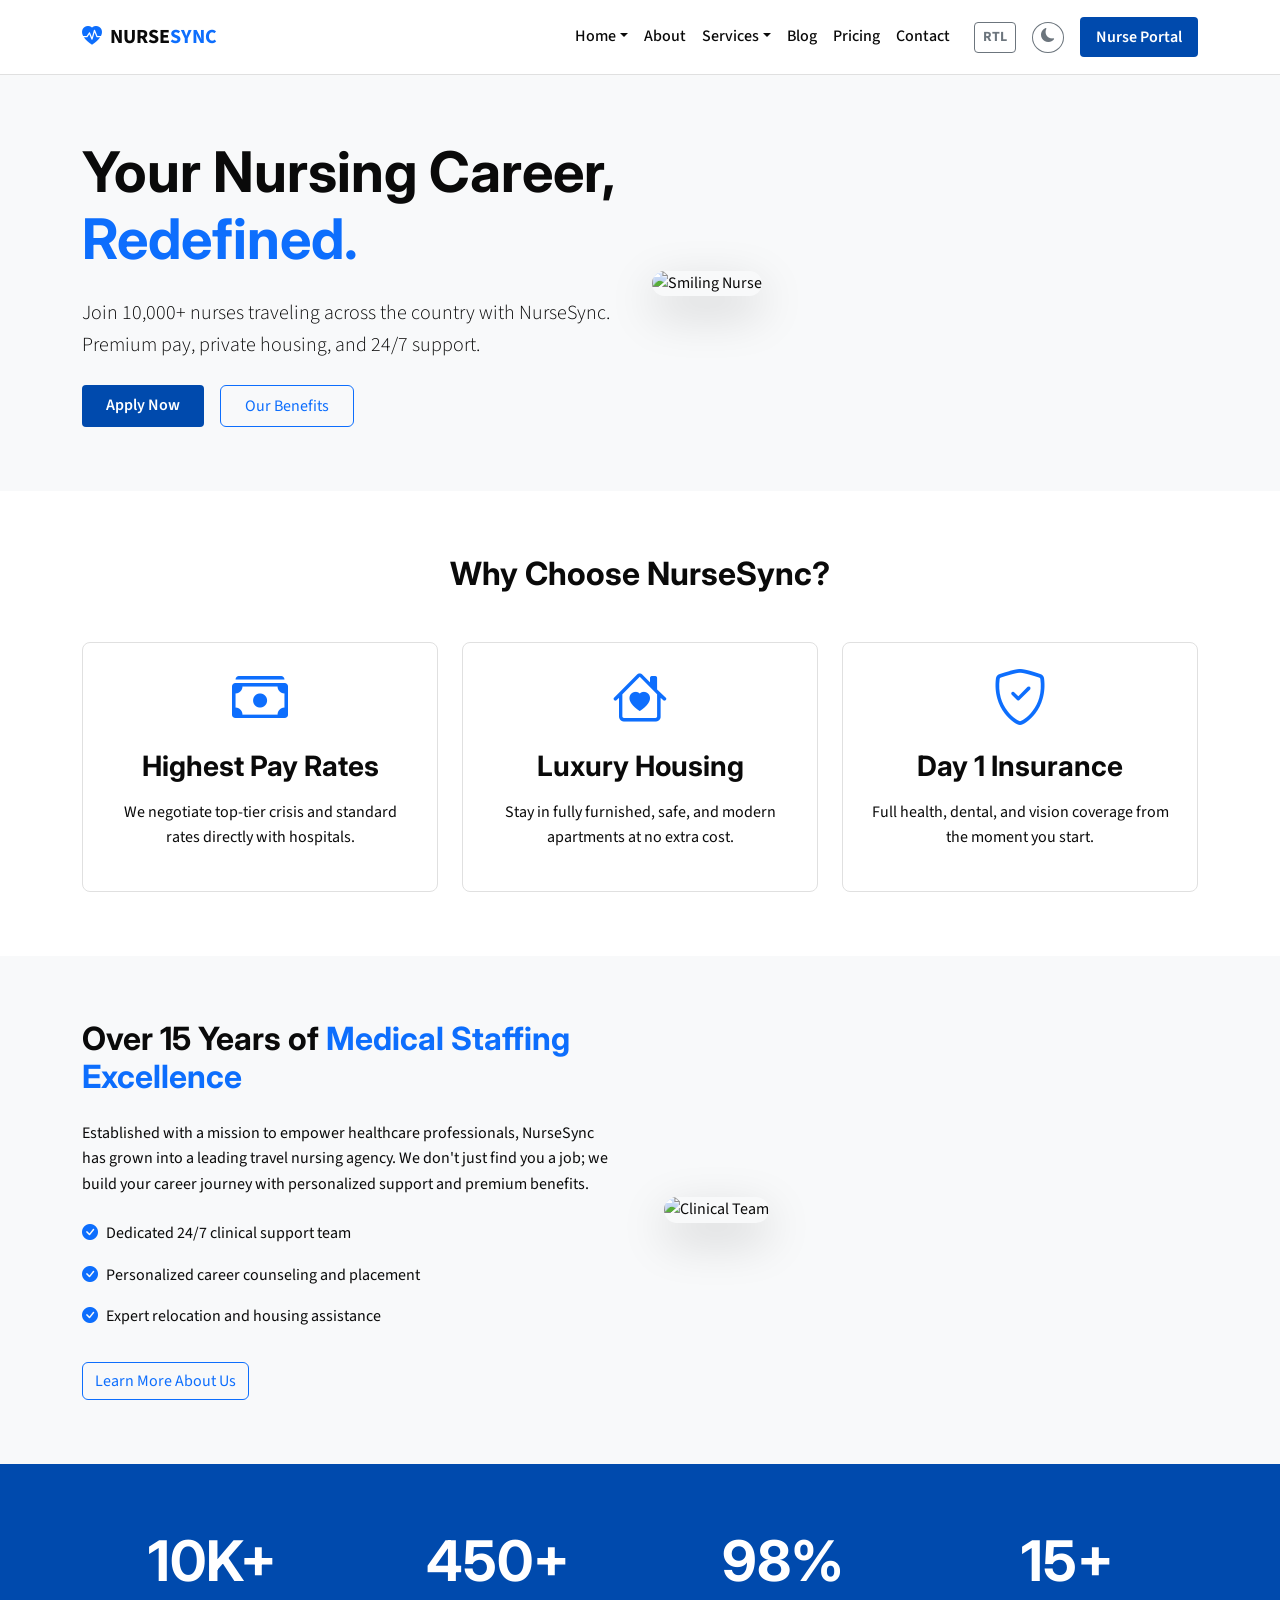
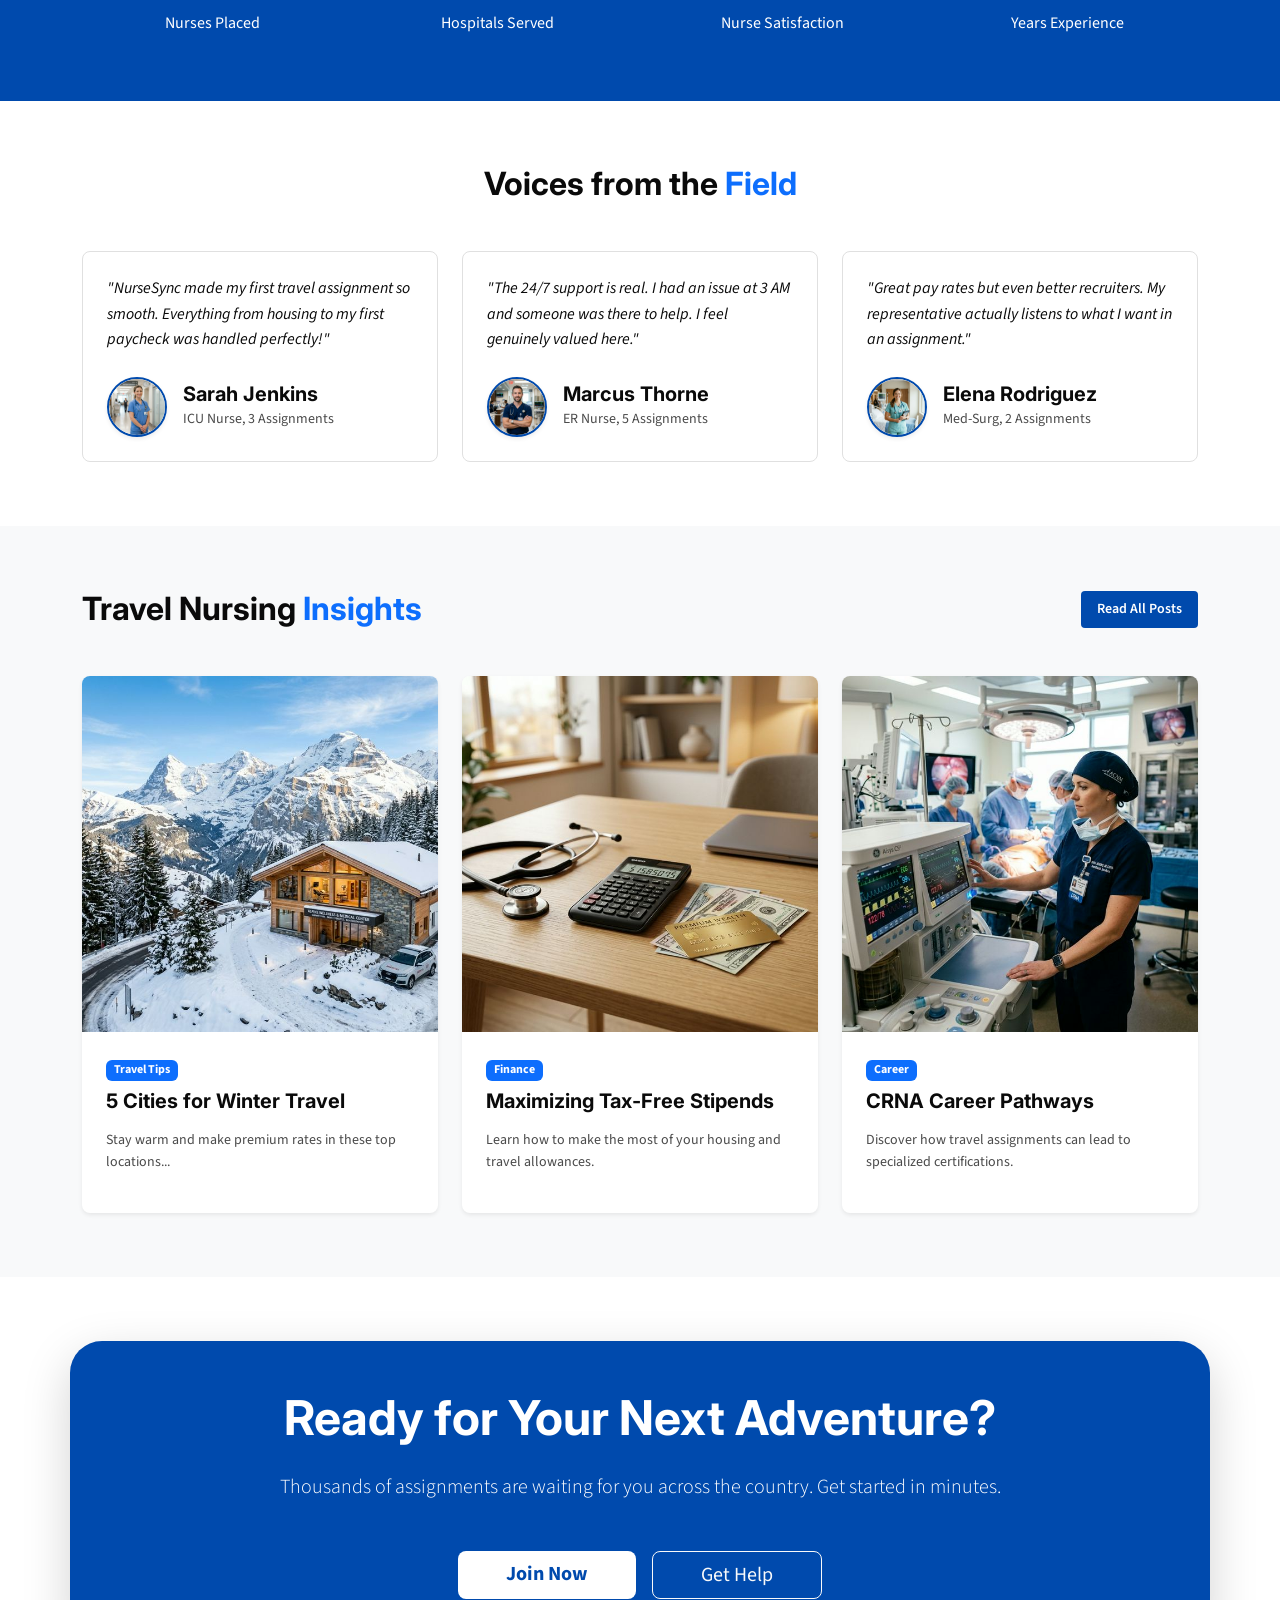
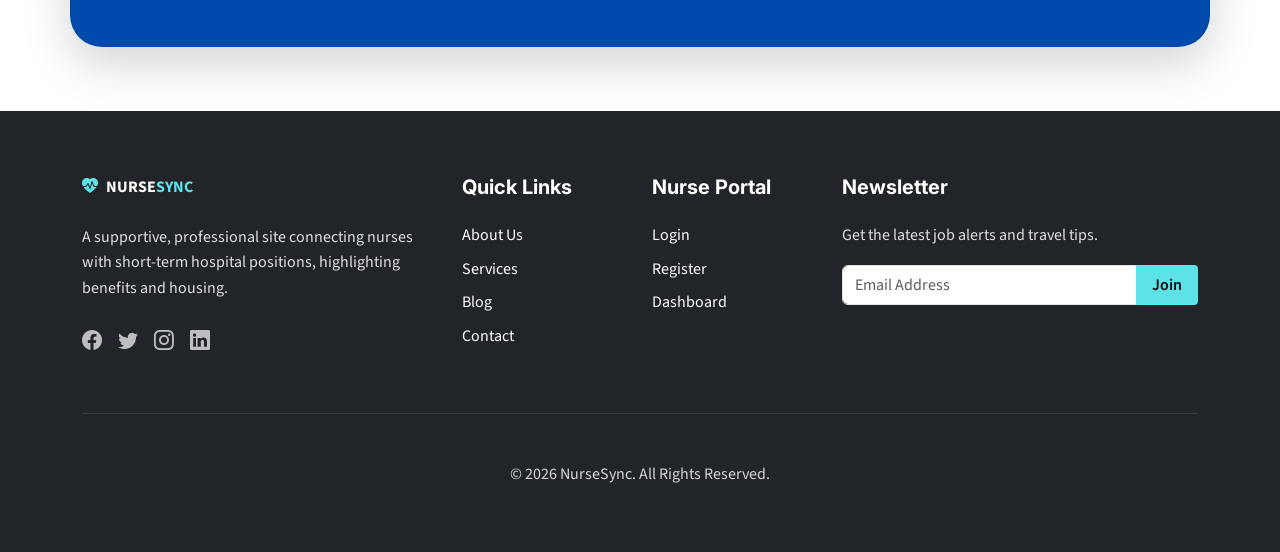
==== index.html @ ca407aab "Initial commit with UI modernizations" ====
<!DOCTYPE html>
<html lang="en" dir="ltr">
<head>
    <meta charset="UTF-8">
    <meta name="viewport" content="width=device-width, initial-scale=1.0">
    <title>Travel Nursing Agency | Your Career, Your Journey</title>
    <meta name="description" content="Connect with premium short-term hospital positions. Travel Nursing Agency offers top pay, housing, and supportive healthcare careers.">
    
    <!-- JSON-LD Structured Data -->
    <script type="application/ld+json">
    {
      "@context": "https://schema.org",
      "@type": "EmploymentAgency",
      "name": "NurseSync Travel Nursing",
      "url": "https://nursesync.com",
      "logo": "https://nursesync.com/assets/images/logo.png",
      "description": "Connecting nurses with premium hospital assignments.",
      "address": {
        "@type": "PostalAddress",
        "streetAddress": "123 Career Blvd",
        "addressLocality": "New York",
        "addressRegion": "NY",
        "postalCode": "10001",
        "addressCountry": "US"
      },
      "contactPoint": {
        "@type": "ContactPoint",
        "telephone": "+1-800-555-0199",
        "contactType": "recruiters"
      }
    }
    </script>
    
    <!-- Google Fonts -->
    <link rel="preconnect" href="https://fonts.googleapis.com">
    <link rel="preconnect" href="https://fonts.gstatic.com" crossorigin>
    <link href="https://fonts.googleapis.com/css2?family=Inter:wght@400;600;700&family=Source+Sans+Pro:wght@400;600&display=swap" rel="stylesheet">
    
    <!-- Bootstrap 5 CSS -->
    <link href="https://cdn.jsdelivr.net/npm/bootstrap@5.3.0/dist/css/bootstrap.min.css" rel="stylesheet">
    <!-- Bootstrap Icons -->
    <link rel="stylesheet" href="https://cdn.jsdelivr.net/npm/bootstrap-icons@1.10.5/font/bootstrap-icons.css">
    
    <!-- Custom CSS -->
    <link rel="stylesheet" href="assets/css/style.css">
</head>
<body>

    <!-- Preloader -->
    <div id="preloader">
        <span class="loader"></span>
    </div>

    <!-- Header / Navbar -->
    <nav class="navbar navbar-expand-lg navbar-custom sticky-top">
        <div class="container">
            <a class="navbar-brand d-flex align-items-center" href="index.html">
                <i class="bi bi-heart-pulse-fill text-primary me-2"></i>
                <span class="fw-bold">NURSE<span class="text-primary">SYNC</span></span>
            </a>
            <button class="navbar-toggler" type="button" data-bs-toggle="offcanvas" data-bs-target="#offcanvasNavbar" aria-controls="offcanvasNavbar">
                <span class="navbar-toggler-icon"></span>
            </button>
            <div class="offcanvas offcanvas-end" tabindex="-1" id="offcanvasNavbar" aria-labelledby="offcanvasNavbarLabel">
                <div class="offcanvas-header">
                    <h5 class="offcanvas-title" id="offcanvasNavbarLabel">NurseSync</h5>
                    <button type="button" class="btn-close" data-bs-dismiss="offcanvas" aria-label="Close"></button>
                </div>
                <div class="offcanvas-body">
                    <ul class="navbar-nav justify-content-end flex-grow-1 pe-3">
                        <li class="nav-item dropdown">
                            <a class="nav-link dropdown-toggle" href="#" role="button" data-bs-toggle="dropdown">Home</a>
                            <ul class="dropdown-menu">
                                <li><a class="dropdown-item" href="index.html">Home Layout 1</a></li>
                                <li><a class="dropdown-item" href="home2.html">Home Layout 2</a></li>
                            </ul>
                        </li>
                        <li class="nav-item"><a class="nav-link" href="about.html">About</a></li>
                        <li class="nav-item dropdown">
                            <a class="nav-link dropdown-toggle" href="#" role="button" data-bs-toggle="dropdown">Services</a>
                            <ul class="dropdown-menu">
                                <li><a class="dropdown-item" href="services.html">All Services</a></li>
                                <li><a class="dropdown-item" href="service-details.html">Housing Assistance</a></li>
                                <li><a class="dropdown-item" href="service-details.html">Compliance Support</a></li>
                            </ul>
                        </li>
                        <li class="nav-item"><a class="nav-link" href="blog.html">Blog</a></li>
                        <li class="nav-item"><a class="nav-link" href="pricing.html">Pricing</a></li>
                        <li class="nav-item"><a class="nav-link" href="contact.html">Contact</a></li>
                    </ul>
                    <div class="d-flex align-items-center gap-3">
                        <button id="rtl-toggle" class="btn btn-outline-secondary btn-sm fw-bold" aria-label="Toggle RTL">RTL</button>
                        <button id="theme-toggle" class="btn btn-outline-secondary btn-sm rounded-circle" aria-label="Toggle Theme">
                            <i class="bi bi-moon-fill"></i>
                        </button>
                        <a href="login.html" class="btn btn-primary-custom">Nurse Portal</a>
                    </div>
                </div>
            </div>
        </div>
    </nav>

    <!-- Hero Section -->
    <section class="hero-section section-padding bg-alt">
        <div class="container">
            <div class="row align-items-center">
                <div class="col-lg-6">
                    <h1 class="display-4 fw-bold mb-4">Your Nursing Career, <span class="text-primary">Redefined.</span></h1>
                    <p class="lead mb-4">Join 10,000+ nurses traveling across the country with NurseSync. Premium pay, private housing, and 24/7 support.</p>
                    <div class="d-flex gap-3">
                        <a href="register.html" class="btn btn-primary-custom px-4 py-2">Apply Now</a>
                        <a href="services.html" class="btn btn-outline-primary px-4 py-2">Our Benefits</a>
                    </div>
                </div>
                <div class="col-lg-6 mt-5 mt-lg-0">
                    <img src="https://images.unsplash.com/photo-1576091160550-2173dba999ef?q=80&w=2070&auto=format&fit=crop" alt="Smiling Nurse" class="img-fluid rounded-4 shadow-lg">
                </div>
            </div>
        </div>
    </section>

    <!-- Key Features -->
    <section class="features-section section-padding">
        <div class="container text-center">
            <h2 class="mb-5">Why Choose NurseSync?</h2>
            <div class="row g-4">
                <div class="col-md-4">
                    <div class="custom-card h-100">
                        <i class="bi bi-cash-stack display-4 text-primary mb-3"></i>
                        <h3>Highest Pay Rates</h3>
                        <p>We negotiate top-tier crisis and standard rates directly with hospitals.</p>
                    </div>
                </div>
                <div class="col-md-4">
                    <div class="custom-card h-100">
                        <i class="bi bi-house-heart display-4 text-primary mb-3"></i>
                        <h3>Luxury Housing</h3>
                        <p>Stay in fully furnished, safe, and modern apartments at no extra cost.</p>
                    </div>
                </div>
                <div class="col-md-4">
                    <div class="custom-card h-100">
                        <i class="bi bi-shield-check display-4 text-primary mb-3"></i>
                        <h3>Day 1 Insurance</h3>
                        <p>Full health, dental, and vision coverage from the moment you start.</p>
                    </div>
                </div>
            </div>
        </div>
    </section>

    <!-- About Snippet -->
    <section class="about-snippet section-padding bg-alt">
        <div class="container">
            <div class="row align-items-center g-5">
                <div class="col-lg-6 order-2 order-lg-1">
                    <h2 class="mb-4">Over 15 Years of <span class="text-primary">Medical Staffing Excellence</span></h2>
                    <p>Established with a mission to empower healthcare professionals, NurseSync has grown into a leading travel nursing agency. We don't just find you a job; we build your career journey with personalized support and premium benefits.</p>
                    <ul class="list-unstyled mt-4">
                        <li class="mb-3 d-flex align-items-center"><i class="bi bi-check-circle-fill text-primary me-2"></i> Dedicated 24/7 clinical support team</li>
                        <li class="mb-3 d-flex align-items-center"><i class="bi bi-check-circle-fill text-primary me-2"></i> Personalized career counseling and placement</li>
                        <li class="mb-3 d-flex align-items-center"><i class="bi bi-check-circle-fill text-primary me-2"></i> Expert relocation and housing assistance</li>
                    </ul>
                    <a href="about.html" class="btn btn-outline-primary mt-3">Learn More About Us</a>
                </div>
                <div class="col-lg-6 order-1 order-lg-2">
                    <img src="https://images.unsplash.com/photo-1579684385127-1ef15d508118?q=80&w=2080&auto=format&fit=crop" alt="Clinical Team" class="img-fluid rounded-4 shadow-lg">
                </div>
            </div>
        </div>
    </section>

    <!-- Stats Section -->
    <section class="stats-section section-padding text-center bg-primary-custom text-white">
        <div class="container">
            <div class="row g-4">
                <div class="col-md-3">
                    <h2 class="display-4 fw-bold">10K+</h2>
                    <p class="mb-0">Nurses Placed</p>
                </div>
                <div class="col-md-3">
                    <h2 class="display-4 fw-bold">450+</h2>
                    <p class="mb-0">Hospitals Served</p>
                </div>
                <div class="col-md-3">
                    <h2 class="display-4 fw-bold">98%</h2>
                    <p class="mb-0">Nurse Satisfaction</p>
                </div>
                <div class="col-md-3">
                    <h2 class="display-4 fw-bold">15+</h2>
                    <p class="mb-0">Years Experience</p>
                </div>
            </div>
        </div>
    </section>

    <!-- Testimonials Section -->
    <section class="testimonials-section section-padding">
        <div class="container">
            <h2 class="text-center mb-5">Voices from the <span class="text-primary">Field</span></h2>
            <div class="row g-4">
                <div class="col-lg-4">
                    <div class="custom-card testimonial-card h-100">
                        <p class="font-italic mb-4">"NurseSync made my first travel assignment so smooth. Everything from housing to my first paycheck was handled perfectly!"</p>
                        <div class="d-flex align-items-center">
                            <img src="assets/images/sarah_jenkins.png" alt="Sarah Jenkins" class="rounded-circle me-3 shadow-sm" style="width: 60px; height: 60px; object-fit: cover; border: 2px solid var(--primary);">
                            <div>
                                <h5 class="mb-0">Sarah Jenkins</h5>
                                <small class="text-muted">ICU Nurse, 3 Assignments</small>
                            </div>
                        </div>
                    </div>
                </div>
                <div class="col-lg-4">
                    <div class="custom-card testimonial-card h-100">
                        <p class="font-italic mb-4">"The 24/7 support is real. I had an issue at 3 AM and someone was there to help. I feel genuinely valued here."</p>
                        <div class="d-flex align-items-center">
                            <img src="assets/images/marcus_thorne.png" alt="Marcus Thorne" class="rounded-circle me-3 shadow-sm" style="width: 60px; height: 60px; object-fit: cover; border: 2px solid var(--primary);">
                            <div>
                                <h5 class="mb-0">Marcus Thorne</h5>
                                <small class="text-muted">ER Nurse, 5 Assignments</small>
                            </div>
                        </div>
                    </div>
                </div>
                <div class="col-lg-4">
                    <div class="custom-card testimonial-card h-100">
                        <p class="font-italic mb-4">"Great pay rates but even better recruiters. My representative actually listens to what I want in an assignment."</p>
                        <div class="d-flex align-items-center">
                            <img src="assets/images/elena_rodriguez.png" alt="Elena Rodriguez" class="rounded-circle me-3 shadow-sm" style="width: 60px; height: 60px; object-fit: cover; border: 2px solid var(--primary);">
                            <div>
                                <h5 class="mb-0">Elena Rodriguez</h5>
                                <small class="text-muted">Med-Surg, 2 Assignments</small>
                            </div>
                        </div>
                    </div>
                </div>
            </div>
        </div>
    </section>

    <!-- Blog Newsletter Snippet -->
    <section class="blog-preview section-padding bg-alt">
        <div class="container">
            <div class="d-flex justify-content-between align-items-center mb-5">
                <h2 class="mb-0">Travel Nursing <span class="text-primary">Insights</span></h2>
                <a href="blog.html" class="btn btn-primary-custom btn-sm">Read All Posts</a>
            </div>
            <div class="row g-4 text-start">
                <div class="col-md-4">
                    <div class="custom-card p-0 overflow-hidden h-100 shadow-sm border-0">
                        <img src="assets/images/winter_travel.png" alt="Winter Travel for Nurses" class="img-fluid">
                        <div class="p-4">
                            <span class="badge bg-primary mb-2">Travel Tips</span>
                            <h5>5 Cities for Winter Travel</h5>
                            <p class="text-muted small">Stay warm and make premium rates in these top locations...</p>
                        </div>
                    </div>
                </div>
                <div class="col-md-4">
                    <div class="custom-card p-0 overflow-hidden h-100 shadow-sm border-0">
                        <img src="assets/images/finance_stipends.png" alt="Maximizing Tax-Free Stipends" class="img-fluid">
                        <div class="p-4">
                            <span class="badge bg-primary mb-2">Finance</span>
                            <h5>Maximizing Tax-Free Stipends</h5>
                            <p class="text-muted small">Learn how to make the most of your housing and travel allowances.</p>
                        </div>
                    </div>
                </div>
                <div class="col-md-4">
                    <div class="custom-card p-0 overflow-hidden h-100 shadow-sm border-0">
                        <img src="assets/images/crna_pathway.png" alt="CRNA Career Pathways" class="img-fluid">
                        <div class="p-4">
                            <span class="badge bg-primary mb-2">Career</span>
                            <h5>CRNA Career Pathways</h5>
                            <p class="text-muted small">Discover how travel assignments can lead to specialized certifications.</p>
                        </div>
                    </div>
                </div>
            </div>
        </div>
    </section>

    <!-- Final CTA -->
    <section class="final-cta section-padding text-center">
        <div class="container py-5 bg-primary-custom text-white rounded-5 shadow-lg">
            <h2 class="display-5 fw-bold mb-4">Ready for Your Next Adventure?</h2>
            <p class="lead mb-5 px-lg-5">Thousands of assignments are waiting for you across the country. Get started in minutes.</p>
            <div class="d-flex justify-content-center gap-3">
                <a href="register.html" class="btn btn-light-custom btn-lg px-5">Join Now</a>
                <a href="contact.html" class="btn btn-outline-light btn-lg px-5">Get Help</a>
            </div>
        </div>
    </section>

    <!-- Footer -->
    <footer class="footer section-padding bg-dark text-white">
        <div class="container">
            <div class="row g-4">
                <div class="col-lg-4 col-md-6">
                    <a class="navbar-brand d-flex align-items-center mb-4 text-white" href="index.html">
                        <i class="bi bi-heart-pulse-fill text-primary me-2"></i>
                        <span class="fw-bold">NURSE<span class="text-primary">SYNC</span></span>
                    </a>
                    <p class="text-muted">A supportive, professional site connecting nurses with short-term hospital positions, highlighting benefits and housing.</p>
                    <div class="d-flex gap-3 mt-4">
                        <a href="#" class="text-white fs-5"><i class="bi bi-facebook"></i></a>
                        <a href="#" class="text-white fs-5"><i class="bi bi-twitter"></i></a>
                        <a href="#" class="text-white fs-5"><i class="bi bi-instagram"></i></a>
                        <a href="#" class="text-white fs-5"><i class="bi bi-linkedin"></i></a>
                    </div>
                </div>
                <div class="col-lg-2 col-md-6">
                    <h5 class="mb-4">Quick Links</h5>
                    <ul class="list-unstyled">
                        <li class="mb-2"><a href="about.html" class="text-white text-decoration-none">About Us</a></li>
                        <li class="mb-2"><a href="services.html" class="text-white text-decoration-none">Services</a></li>
                        <li class="mb-2"><a href="blog.html" class="text-white text-decoration-none">Blog</a></li>
                        <li class="mb-2"><a href="contact.html" class="text-white text-decoration-none">Contact</a></li>
                    </ul>
                </div>
                <div class="col-lg-2 col-md-6">
                    <h5 class="mb-4">Nurse Portal</h5>
                    <ul class="list-unstyled">
                        <li class="mb-2"><a href="login.html" class="text-white text-decoration-none">Login</a></li>
                        <li class="mb-2"><a href="register.html" class="text-white text-decoration-none">Register</a></li>
                        <li class="mb-2"><a href="dashboard.html" class="text-white text-decoration-none">Dashboard</a></li>
                    </ul>
                </div>
                <div class="col-lg-4 col-md-6">
                    <h5 class="mb-4">Newsletter</h5>
                    <p class="text-muted">Get the latest job alerts and travel tips.</p>
                    <form class="needs-validation" novalidate>
                        <div class="input-group mb-3">
                            <input type="email" class="form-control" placeholder="Email Address" aria-label="Email Address" required>
                            <button class="btn btn-primary-custom" type="submit">Join</button>
                        </div>
                    </form>
                </div>
            </div>
            <hr class="my-5 border-secondary">
            <div class="text-center text-muted">
                <p class="mb-0">&copy; 2026 NurseSync. All Rights Reserved.</p>
            </div>
        </div>
    </footer>

    <!-- Bootstrap JS -->
    <script src="https://cdn.jsdelivr.net/npm/bootstrap@5.3.0/dist/js/bootstrap.bundle.min.js"></script>
    <!-- Custom JS -->
    <script src="assets/js/main.js"></script>
</body>
</html>
---- assets/css/style.css ----
/* -------------------------------------------------------------------------- */
/*                                 VARIABLES                                  */
/* -------------------------------------------------------------------------- */
:root {
    /* Brand Colors */
    --primary: #004AAD;
    --secondary: #5DE2E7;
    --accent: #FF914D;
    
    /* Light Mode Neutrals */
    --bg-main: #FFFFFF;
    --bg-alt: #F8F9FA;
    --text-primary: #0A0A0A;
    --text-secondary: #4A4A4A;
    --border-color: #E0E0E0;
    --card-bg: #FFFFFF;
    
    /* Spacing (8px scale) */
    --space-1: 8px;
    --space-2: 16px;
    --space-3: 24px;
    --space-4: 32px;
    --space-5: 40px;
    --space-6: 48px;
    --space-8: 64px;
    
    /* Typography */
    --font-heading: 'Inter', sans-serif;
    --font-body: 'Source Sans Pro', sans-serif;
    
    /* Transitions */
    --transition-base: all 0.3s ease;
}

/* Dark Mode Overrides */
[data-theme="dark"] {
    --bg-main: #0A0A0A;
    --bg-alt: #121212;
    --text-primary: #FFFFFF;
    --text-secondary: #B0B0B0;
    --border-color: #333333;
    --card-bg: #1A1A1A;
}

/* Testimonial Cards */
.testimonial-card {
    border: none;
    background-color: var(--card-bg);
    padding: var(--space-4);
    border-radius: 20px;
    box-shadow: var(--shadow-sm);
    transition: var(--transition-base);
}
.testimonial-card:hover {
    transform: translateY(-5px);
    box-shadow: var(--shadow-lg);
}
.font-italic {
    font-style: italic;
}

/* Step Cards (Home 2) */
.step-card {
    transition: var(--transition-base);
    border-radius: 20px;
}
.step-card:hover {
    background-color: var(--bg-alt);
    transform: translateY(-5px);
}
.step-icon {
    display: flex;
    align-items: center;
    justify-content: center;
    width: 80px;
    height: 80px;
    background-color: var(--primary);
    color: #FFFFFF;
    border-radius: 50%;
    margin: 0 auto 1.5rem;
    box-shadow: 0 10px 20px rgba(0, 74, 173, 0.2);
    font-size: 2rem;
    transition: var(--transition-base);
}
.step-card:hover .step-icon {
    transform: scale(1.1);
    background-color: #003A8C;
}

/* Accordion Customization */
.accordion-button:not(.collapsed) {
    color: var(--primary);
    background-color: transparent;
    box-shadow: none;
}
.accordion-button:focus {
    box-shadow: none;
    border-color: rgba(0, 102, 204, 0.1);
}
.accordion-item {
    border: none;
}

/* FAQ Section - Ensure proper contrast for accordion buttons */
.faq-section .accordion-button {
    color: var(--text-primary) !important;
}
.faq-section .accordion-button.collapsed {
    color: var(--text-primary) !important;
}

/* Team Cards (About Page) */
.team-card {
    background-color: var(--card-bg);
    border-radius: 20px;
    box-shadow: var(--shadow-sm);
    transition: var(--transition-base);
}
.team-card:hover {
    transform: translateY(-10px);
    box-shadow: var(--shadow-lg);
}
.team-card img {
    border: 5px solid var(--bg-alt);
}

/* Featured Blog Card */
.featured-card {
    border-radius: 30px;
    background-color: var(--card-bg);
    border: none;
}
.featured-card img {
    min-height: 400px;
    object-fit: cover;
}
@media (max-width: 991.98px) {
    .featured-card img {
        min-height: 300px;
    }
}

/* Comparison Table (Pricing) */
.custom-table-container {
    background-color: var(--card-bg);
    border: 1px solid var(--border-color);
}
.custom-table-container thead th {
    border: none;
}
.custom-table-container tbody td {
    border-bottom: 1px solid var(--bg-alt);
}
.custom-table-container tbody tr:last-child td {
    border-bottom: none;
}

/* Footer Social Icons & Interactivity */
.footer a.fs-5 {
    transition: var(--transition-base);
    opacity: 0.7;
}
.footer a.fs-5:hover {
    opacity: 1 !important;
    color: var(--primary) !important;
    transform: translateY(-5px);
    display: inline-block;
}
.footer .list-unstyled a:hover {
    color: var(--primary) !important;
    padding-left: 8px;
    transition: var(--transition-base);
}
.footer .btn-primary-custom:hover {
    transform: scale(1.08);
    box-shadow: 0 8px 25px rgba(0, 123, 255, 0.5);
}

/* Contact Page Extras */
.border-dashed {
    border: 2px dashed var(--primary);
}
.social-card {
    transition: var(--transition-base);
}
.social-card:hover {
    transform: scale(1.1);
    background-color: var(--bg-alt) !important;
}

/* Methodology Steps */
/* Removed redundant .step-icon definition matched above */

/* -------------------------------------------------------------------------- */
/*                                   RESET                                    */
/* -------------------------------------------------------------------------- */
* {
    margin: 0;
    padding: 0;
    box-sizing: border-box;
}

body {
    background-color: var(--bg-main);
    color: var(--text-primary);
    font-family: var(--font-body);
    line-height: 1.6;
    overflow-x: hidden;
    transition: var(--transition-base);
}

/* RTL Support */
[dir="rtl"] {
    text-align: right;
}

/* -------------------------------------------------------------------------- */
/*                                 TYPOGRAPHY                                 */
/* -------------------------------------------------------------------------- */
h1, h2, h3, h4, h5, h6 {
    font-family: var(--font-heading);
    font-weight: 700;
    margin-bottom: var(--space-2);
}

p {
    margin-bottom: var(--space-2);
}

/* Theme-Aware Text Utilities */
.text-secondary, .text-muted {
    color: var(--text-secondary) !important;
}

.text-white {
    color: #FFFFFF !important;
}

/* Ensure text-muted/secondary is readable on dark backgrounds even in light mode */
.bg-dark .text-muted, 
.bg-dark .text-secondary,
.why-us .text-muted,
.why-us .text-secondary,
.stats-section .text-muted,
.stats-section .text-secondary {
    color: #D6D6D6 !important;
}

/* Ensure footer text is high contrast (Always on Dark) */
.footer .text-muted {
    color: #D6D6D6 !important;
}
.footer p.text-muted {
    color: #E0E0E0 !important;
}

/* Ensure footer branding is high contrast (Always on Dark) */
.footer .navbar-brand {
    color: #FFFFFF !important;
}
.footer .navbar-brand .text-primary {
    color: var(--secondary) !important;
}

/* Ensure footer button stands out on dark background */
.footer .btn-primary-custom {
    background-color: var(--secondary);
    color: #0A0A0A !important;
    border: none;
}
.footer .btn-primary-custom:hover {
    background-color: #4ed0d5;
    color: #000000 !important;
}

/* -------------------------------------------------------------------------- */
/*                                   LAYOUT                                   */
/* -------------------------------------------------------------------------- */
.section-padding {
    padding: var(--space-8) 0;
}

.bg-alt {
    background-color: var(--bg-alt);
}

/* -------------------------------------------------------------------------- */
/*                                 COMPONENTS                                 */
/* -------------------------------------------------------------------------- */

/* Buttons */
.btn-primary-custom {
    background-color: var(--primary);
    color: #FFFFFF;
    border: none;
    padding: 8px 16px;
    border-radius: 4px;
    font-weight: 600;
    transition: var(--transition-base);
}

.btn-primary-custom:hover {
    background-color: #003A8C;
    transform: translateY(-2px);
}

.btn-light-custom {
    background-color: #FFFFFF;
    color: var(--primary) !important;
    border: none;
    font-weight: 700;
}

.btn-light-custom:hover {
    background-color: #f1f1f1;
    color: #003A8C !important;
}

.btn-secondary-custom {
    background-color: var(--secondary);
    color: var(--text-primary);
    border: none;
    padding: 8px 16px;
    border-radius: 4px;
    font-weight: 600;
}

/* Cards */
.custom-card {
    background-color: var(--card-bg);
    border: 1px solid var(--border-color);
    padding: var(--space-3);
    border-radius: 8px;
    transition: var(--transition-base);
    display: flex;
    flex-direction: column;
}

.custom-card .btn {
    margin-top: auto;
}

.custom-card:hover {
    box-shadow: 0 10px 20px rgba(0,0,0,0.1);
}

/* Navbar */
.navbar-custom {
    background-color: var(--bg-main);
    border-bottom: 1px solid var(--border-color);
    padding: var(--space-2) 0;
    position: sticky;
    top: 0;
    z-index: 1020;
}

.navbar-brand {
    color: var(--text-primary) !important;
}

[data-theme="dark"] .navbar-brand .text-primary {
    color: var(--secondary) !important;
}

.nav-link {
    color: var(--text-primary) !important;
    font-weight: 500;
    transition: var(--transition-base);
}

.nav-link:hover, .nav-link.active {
    color: var(--primary) !important;
}

/* -------------------------------------------------------------------------- */
/*                                  UTILITIES                                 */
/* -------------------------------------------------------------------------- */
.text-accent { color: var(--accent); }
.bg-accent { background-color: var(--accent) !important; color: #FFFFFF !important; }
.mt-space-4 { margin-top: var(--space-4); }
.bg-primary-custom { background-color: var(--primary) !important; }

/* -------------------------------------------------------------------------- */
/*                                  DARK MODE                                 */
/* -------------------------------------------------------------------------- */
[data-theme="dark"] .custom-card:hover {
    box-shadow: 0 10px 20px rgba(255,255,255,0.05);
}

/* -------------------------------------------------------------------------- */
/*                                 PRELOADER                                  */
/* -------------------------------------------------------------------------- */
#preloader {
    position: fixed;
    top: 0;
    left: 0;
    width: 100%;
    height: 100%;
    background: var(--bg-main);
    display: flex;
    justify-content: center;
    align-items: center;
    z-index: 9999;
}

.loader {
    width: 48px;
    height: 48px;
    border: 5px solid var(--primary);
    border-bottom-color: transparent;
    border-radius: 50%;
    display: inline-block;
    box-sizing: border-box;
    animation: rotation 1s linear infinite;
}

@keyframes rotation {
    0% { transform: rotate(0deg); }
    100% { transform: rotate(360deg); }
}

/* -------------------------------------------------------------------------- */
/*                                 RESPONSIVE                                 */
/* -------------------------------------------------------------------------- */
@media (max-width: 640px) {
    .section-padding { padding: var(--space-5) 0; }
    h1 { font-size: 1.8rem; }
}
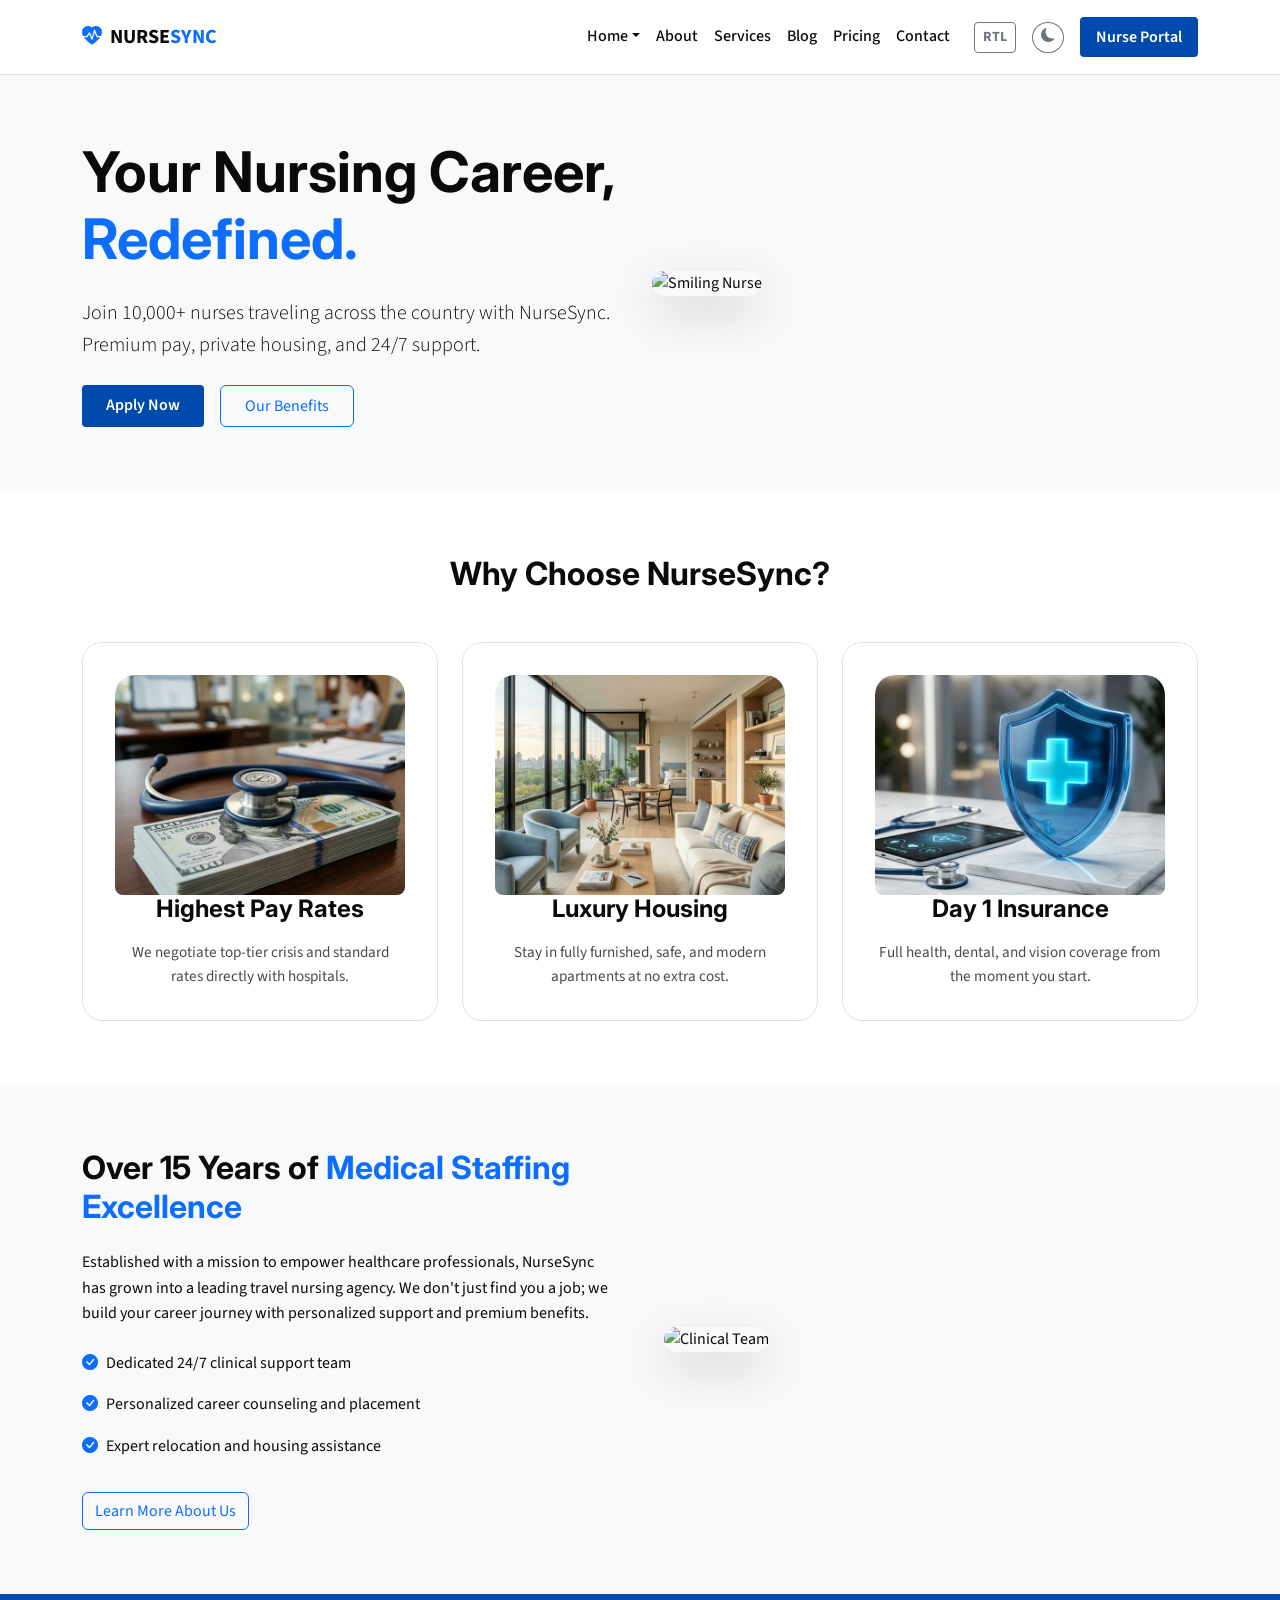
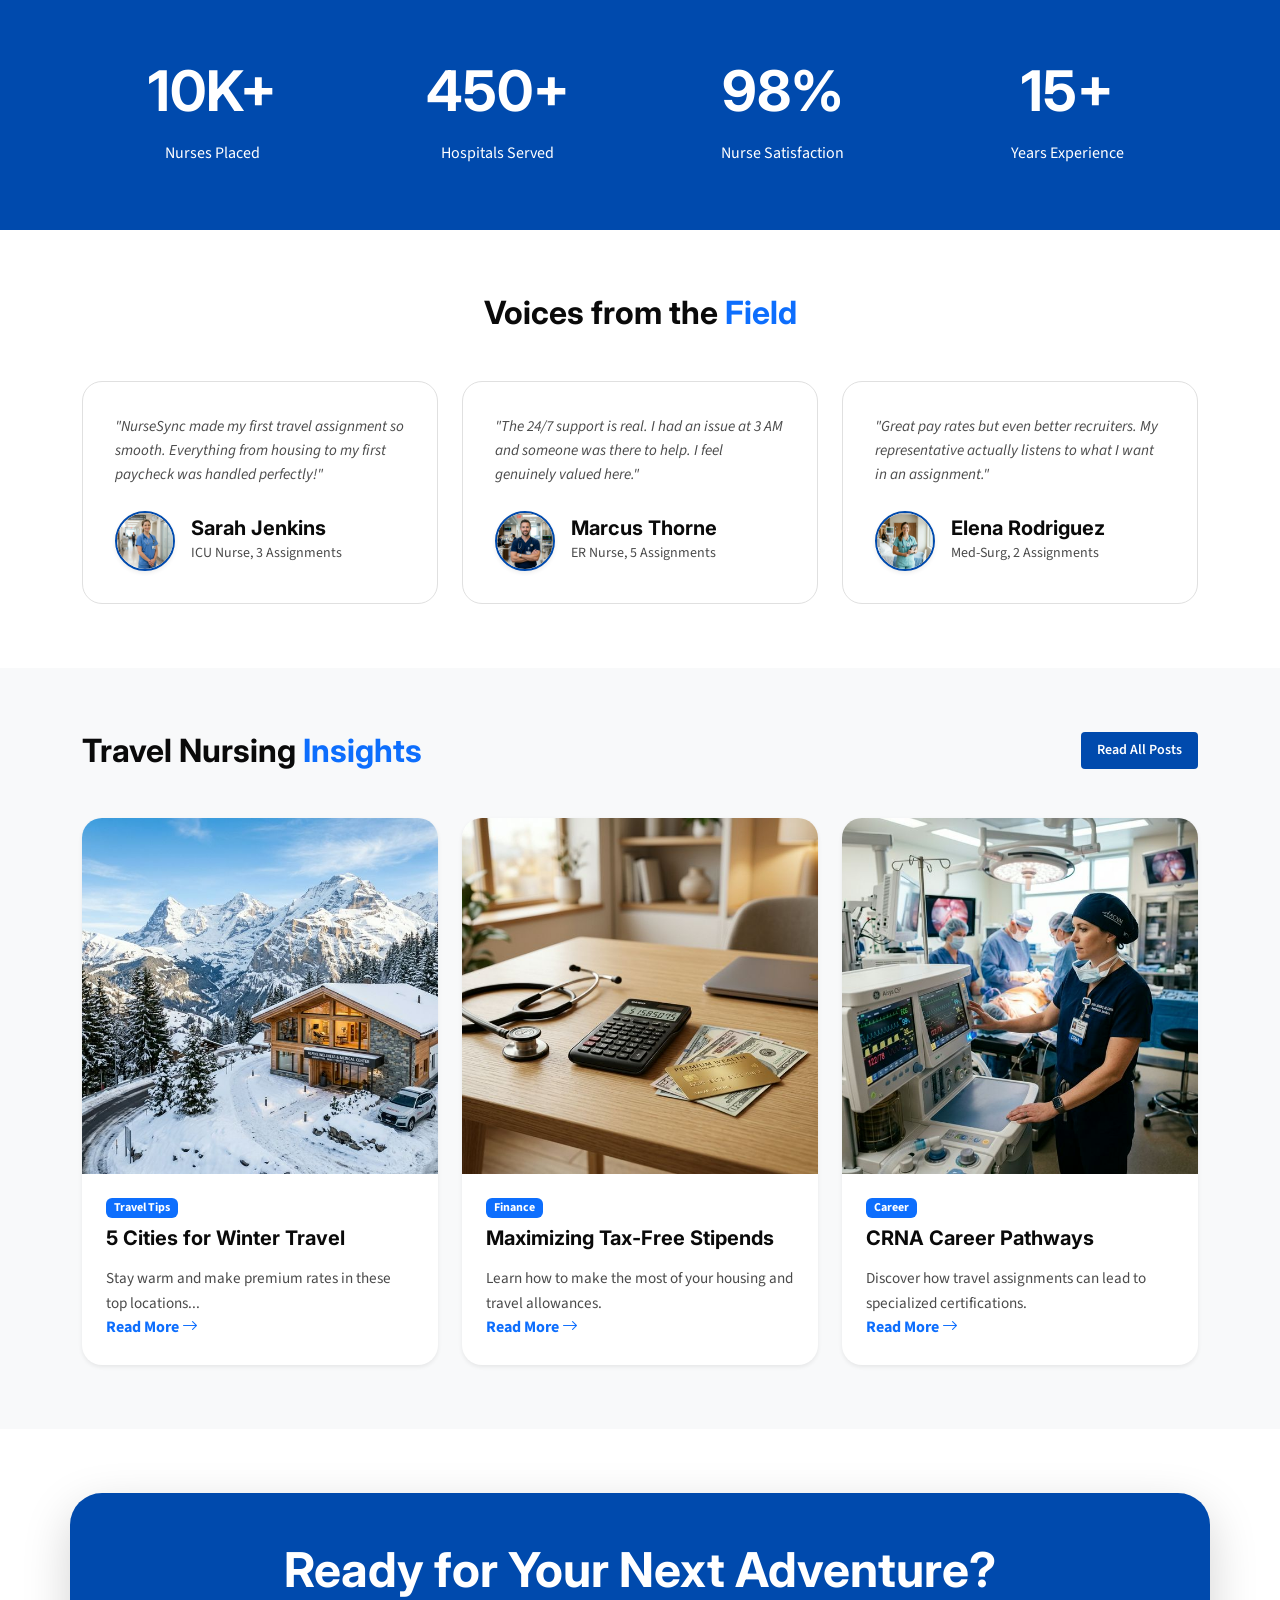
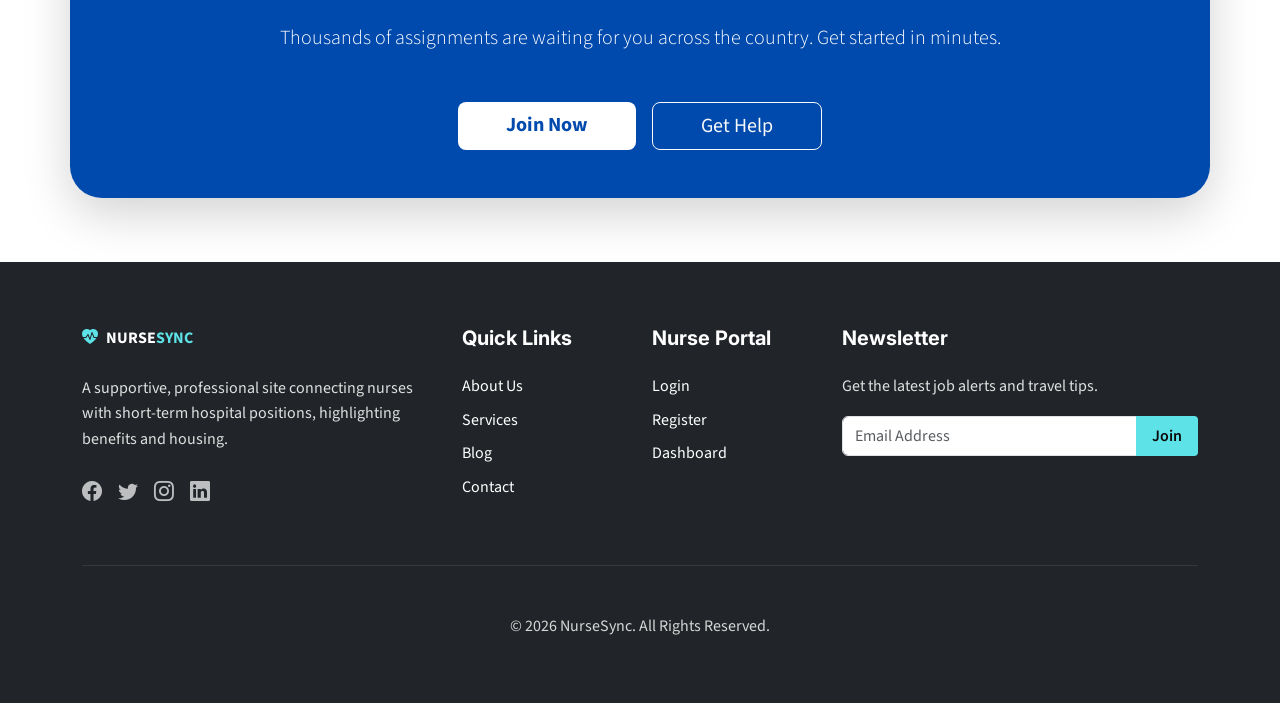
==== commit dddecfa5: "Fixed contrast issues, added favicon, removed nav/footer from auth pages, responsive fixes" ====
--- a/index.html
+++ b/index.html
@@ -5,6 +5,9 @@
     <meta name="viewport" content="width=device-width, initial-scale=1.0">
     <title>Travel Nursing Agency | Your Career, Your Journey</title>
     <meta name="description" content="Connect with premium short-term hospital positions. Travel Nursing Agency offers top pay, housing, and supportive healthcare careers.">
+    
+    <!-- Favicon -->
+    <link rel="icon" type="image/svg+xml" href="data:image/svg+xml,<svg xmlns='http://www.w3.org/2000/svg' viewBox='0 0 100 100'><text y='.9em' font-size='90'>🏥</text></svg>">
     
     <!-- JSON-LD Structured Data -->
     <script type="application/ld+json">
@@ -76,14 +79,7 @@
                             </ul>
                         </li>
                         <li class="nav-item"><a class="nav-link" href="about.html">About</a></li>
-                        <li class="nav-item dropdown">
-                            <a class="nav-link dropdown-toggle" href="#" role="button" data-bs-toggle="dropdown">Services</a>
-                            <ul class="dropdown-menu">
-                                <li><a class="dropdown-item" href="services.html">All Services</a></li>
-                                <li><a class="dropdown-item" href="service-details.html">Housing Assistance</a></li>
-                                <li><a class="dropdown-item" href="service-details.html">Compliance Support</a></li>
-                            </ul>
-                        </li>
+                        <li class="nav-item"><a class="nav-link" href="services.html">Services</a></li>
                         <li class="nav-item"><a class="nav-link" href="blog.html">Blog</a></li>
                         <li class="nav-item"><a class="nav-link" href="pricing.html">Pricing</a></li>
                         <li class="nav-item"><a class="nav-link" href="contact.html">Contact</a></li>
@@ -113,7 +109,7 @@
                     </div>
                 </div>
                 <div class="col-lg-6 mt-5 mt-lg-0">
-                    <img src="https://images.unsplash.com/photo-1576091160550-2173dba999ef?q=80&w=2070&auto=format&fit=crop" alt="Smiling Nurse" class="img-fluid rounded-4 shadow-lg">
+                    <img src="https://images.unsplash.com/photo-1584820923565-584306493442?q=80&w=2070&auto=format&fit=crop" alt="Smiling Nurse" class="img-fluid rounded-4 shadow-lg">
                 </div>
             </div>
         </div>
@@ -126,26 +122,33 @@
             <div class="row g-4">
                 <div class="col-md-4">
                     <div class="custom-card h-100">
-                        <i class="bi bi-cash-stack display-4 text-primary mb-3"></i>
+                        <div class="card-image-wrapper">
+                            <img src="assets/images/features/pay-rates.png" alt="Highest Pay Rates" class="img-fluid rounded-3 mb-4">
+                        </div>
                         <h3>Highest Pay Rates</h3>
                         <p>We negotiate top-tier crisis and standard rates directly with hospitals.</p>
                     </div>
                 </div>
                 <div class="col-md-4">
                     <div class="custom-card h-100">
-                        <i class="bi bi-house-heart display-4 text-primary mb-3"></i>
+                        <div class="card-image-wrapper">
+                            <img src="assets/images/features/luxury-housing.png" alt="Luxury Housing" class="img-fluid rounded-3 mb-4">
+                        </div>
                         <h3>Luxury Housing</h3>
                         <p>Stay in fully furnished, safe, and modern apartments at no extra cost.</p>
                     </div>
                 </div>
                 <div class="col-md-4">
                     <div class="custom-card h-100">
-                        <i class="bi bi-shield-check display-4 text-primary mb-3"></i>
+                        <div class="card-image-wrapper">
+                            <img src="assets/images/features/insurance.png" alt="Day 1 Insurance" class="img-fluid rounded-3 mb-4">
+                        </div>
                         <h3>Day 1 Insurance</h3>
                         <p>Full health, dental, and vision coverage from the moment you start.</p>
                     </div>
                 </div>
             </div>
+
         </div>
     </section>
 
@@ -164,7 +167,7 @@
                     <a href="about.html" class="btn btn-outline-primary mt-3">Learn More About Us</a>
                 </div>
                 <div class="col-lg-6 order-1 order-lg-2">
-                    <img src="https://images.unsplash.com/photo-1579684385127-1ef15d508118?q=80&w=2080&auto=format&fit=crop" alt="Clinical Team" class="img-fluid rounded-4 shadow-lg">
+                    <img src="https://images.unsplash.com/photo-1581056771107-24ca5f033842?q=80&w=2070&auto=format&fit=crop" alt="Clinical Team" class="img-fluid rounded-4 shadow-lg">
                 </div>
             </div>
         </div>
@@ -250,30 +253,33 @@
                 <div class="col-md-4">
                     <div class="custom-card p-0 overflow-hidden h-100 shadow-sm border-0">
                         <img src="assets/images/winter_travel.png" alt="Winter Travel for Nurses" class="img-fluid">
-                        <div class="p-4">
-                            <span class="badge bg-primary mb-2">Travel Tips</span>
+                        <div class="p-4 d-flex flex-column flex-grow-1">
+                            <span class="badge bg-primary mb-2 align-self-start">Travel Tips</span>
                             <h5>5 Cities for Winter Travel</h5>
                             <p class="text-muted small">Stay warm and make premium rates in these top locations...</p>
+                            <a href="blog-details.html" class="text-primary fw-bold text-decoration-none mt-auto">Read More <i class="bi bi-arrow-right"></i></a>
                         </div>
                     </div>
                 </div>
                 <div class="col-md-4">
                     <div class="custom-card p-0 overflow-hidden h-100 shadow-sm border-0">
                         <img src="assets/images/finance_stipends.png" alt="Maximizing Tax-Free Stipends" class="img-fluid">
-                        <div class="p-4">
-                            <span class="badge bg-primary mb-2">Finance</span>
+                        <div class="p-4 d-flex flex-column flex-grow-1">
+                            <span class="badge bg-primary mb-2 align-self-start">Finance</span>
                             <h5>Maximizing Tax-Free Stipends</h5>
                             <p class="text-muted small">Learn how to make the most of your housing and travel allowances.</p>
+                            <a href="blog-details.html" class="text-primary fw-bold text-decoration-none mt-auto">Read More <i class="bi bi-arrow-right"></i></a>
                         </div>
                     </div>
                 </div>
                 <div class="col-md-4">
                     <div class="custom-card p-0 overflow-hidden h-100 shadow-sm border-0">
                         <img src="assets/images/crna_pathway.png" alt="CRNA Career Pathways" class="img-fluid">
-                        <div class="p-4">
-                            <span class="badge bg-primary mb-2">Career</span>
+                        <div class="p-4 d-flex flex-column flex-grow-1">
+                            <span class="badge bg-primary mb-2 align-self-start">Career</span>
                             <h5>CRNA Career Pathways</h5>
                             <p class="text-muted small">Discover how travel assignments can lead to specialized certifications.</p>
+                            <a href="blog-details.html" class="text-primary fw-bold text-decoration-none mt-auto">Read More <i class="bi bi-arrow-right"></i></a>
                         </div>
                     </div>
                 </div>
--- a/assets/css/style.css
+++ b/assets/css/style.css
@@ -109,6 +109,21 @@
     color: var(--text-primary) !important;
 }
 
+/* Trending Posts Section - Fix contrast issues */
+.trending-posts .text-muted.opacity-25 {
+    color: var(--text-secondary) !important;
+    opacity: 0.6 !important;
+}
+.trending-posts h6 a {
+    color: var(--text-primary) !important;
+}
+.trending-posts h6 a:hover {
+    color: var(--primary) !important;
+}
+.trending-posts .text-muted:not(.opacity-25) {
+    color: var(--text-secondary) !important;
+}
+
 /* Team Cards (About Page) */
 .team-card {
     background-color: var(--card-bg);
@@ -301,6 +316,7 @@
 
 .btn-primary-custom:hover {
     background-color: #003A8C;
+    color: #FFFFFF;
     transform: translateY(-2px);
 }
 
@@ -326,23 +342,120 @@
 }
 
 /* Cards */
+/* Premium Component Overrides */
 .custom-card {
-    background-color: var(--card-bg);
+    background: var(--card-bg);
     border: 1px solid var(--border-color);
-    padding: var(--space-3);
-    border-radius: 8px;
-    transition: var(--transition-base);
+    padding: var(--space-4);
+    border-radius: 20px;
+    transition: all 0.4s cubic-bezier(0.165, 0.84, 0.44, 1);
     display: flex;
     flex-direction: column;
-}
-
-.custom-card .btn {
-    margin-top: auto;
-}
-
+    position: relative;
+    overflow: hidden;
+    height: 100%;
+}
+
+/* Glassmorphism for Dark Mode */
+[data-theme="dark"] .custom-card {
+    background: rgba(26, 26, 26, 0.7);
+    backdrop-filter: blur(10px);
+    border: 1px solid rgba(255, 255, 255, 0.05);
+}
+
+.card-icon-wrapper {
+    width: 64px;
+    height: 64px;
+    border-radius: 16px;
+    background: linear-gradient(135deg, var(--primary), var(--secondary));
+    display: flex;
+    align-items: center;
+    justify-content: center;
+    margin-bottom: var(--space-3);
+    box-shadow: 0 10px 20px rgba(0, 74, 173, 0.2);
+    transition: var(--transition-base);
+}
+
+.card-image-wrapper {
+    width: 100%;
+    height: 220px;
+    overflow: hidden;
+    position: relative;
+    transition: var(--transition-base);
+}
+
+.card-image-wrapper img {
+    width: 100%;
+    height: 100%;
+    object-fit: cover;
+    transition: transform 0.6s cubic-bezier(0.165, 0.84, 0.44, 1);
+}
+
+.card-no-padding {
+    padding: 0 !important;
+}
+
+.card-no-padding .card-image-wrapper {
+    border-radius: 0;
+}
+
+.custom-card img, .custom-card i {
+    max-width: 100%;
+    height: auto;
+    object-fit: contain;
+}
+
+.custom-card h3 {
+    font-size: 1.5rem;
+    margin-bottom: var(--space-2);
+    transition: var(--transition-base);
+}
+
+.custom-card p {
+    color: var(--text-secondary);
+    font-size: 0.95rem;
+    margin-bottom: 0;
+}
+
+/* Hover Effects */
 .custom-card:hover {
-    box-shadow: 0 10px 20px rgba(0,0,0,0.1);
-}
+    transform: translateY(-10px);
+    box-shadow: 0 20px 40px rgba(0, 0, 0, 0.2);
+    border-color: var(--primary);
+}
+
+[data-theme="dark"] .custom-card:hover {
+    box-shadow: 0 20px 40px rgba(0, 0, 0, 0.5);
+    background: rgba(26, 26, 26, 0.9);
+}
+
+.custom-card:hover .card-icon-wrapper {
+    transform: rotate(5deg) scale(1.1);
+}
+
+.card-image-wrapper {
+    height: 220px;
+    overflow: hidden;
+    position: relative;
+    border-top-left-radius: 20px;
+    border-top-right-radius: 20px;
+}
+
+.card-image-wrapper img {
+    width: 100%;
+    height: 100%;
+    object-fit: cover;
+    transition: transform 0.6s cubic-bezier(0.165, 0.84, 0.44, 1);
+}
+
+.custom-card:hover .card-image-wrapper img {
+    transform: scale(1.1);
+}
+
+.custom-card:hover h3 {
+    color: var(--primary);
+}
+
 
 /* Navbar */
 .navbar-custom {
@@ -426,3 +539,63 @@
     .section-padding { padding: var(--space-5) 0; }
     h1 { font-size: 1.8rem; }
 }
+
+/* Fix for 1024px content overflow in stats section */
+@media (max-width: 1200px) {
+    .stats-section .display-4 {
+        font-size: 2.5rem !important;
+    }
+}
+
+@media (max-width: 992px) {
+    .stats-section .display-4 {
+        font-size: 2rem !important;
+    }
+    .stats-section .col-md-3 {
+        margin-bottom: 1rem;
+    }
+}
+
+/* Journey Section Enhancements */
+.step-image-wrapper {
+    width: 140px;
+    height: 140px;
+    border-radius: 50%;
+    overflow: hidden;
+    position: relative;
+    border: 4px solid rgba(255, 255, 255, 0.1);
+    box-shadow: 0 10px 30px rgba(0, 0, 0, 0.3);
+    transition: all 0.4s cubic-bezier(0.175, 0.885, 0.32, 1.275);
+    background: rgba(255, 255, 255, 0.05);
+}
+
+.step-card:hover .step-image-wrapper {
+    transform: translateY(-10px) scale(1.05);
+    box-shadow: 0 20px 50px rgba(0, 0, 0, 0.5);
+    border-color: var(--primary);
+}
+
+.step-image-wrapper img {
+    width: 100%;
+    height: 100%;
+    object-fit: cover;
+    transition: transform 0.6s ease;
+}
+
+.step-card:hover .step-image-wrapper img {
+    transform: scale(1.1);
+}
+
+.step-card {
+    transition: all 0.4s ease;
+    border-radius: 24px;
+    background: rgba(255, 255, 255, 0.03);
+    border: 1px solid rgba(255, 255, 255, 0.1);
+    backdrop-filter: blur(10px);
+}
+
+.step-card:hover {
+    background: rgba(255, 255, 255, 0.07);
+    border-color: var(--primary);
+    transform: translateY(-5px);
+}
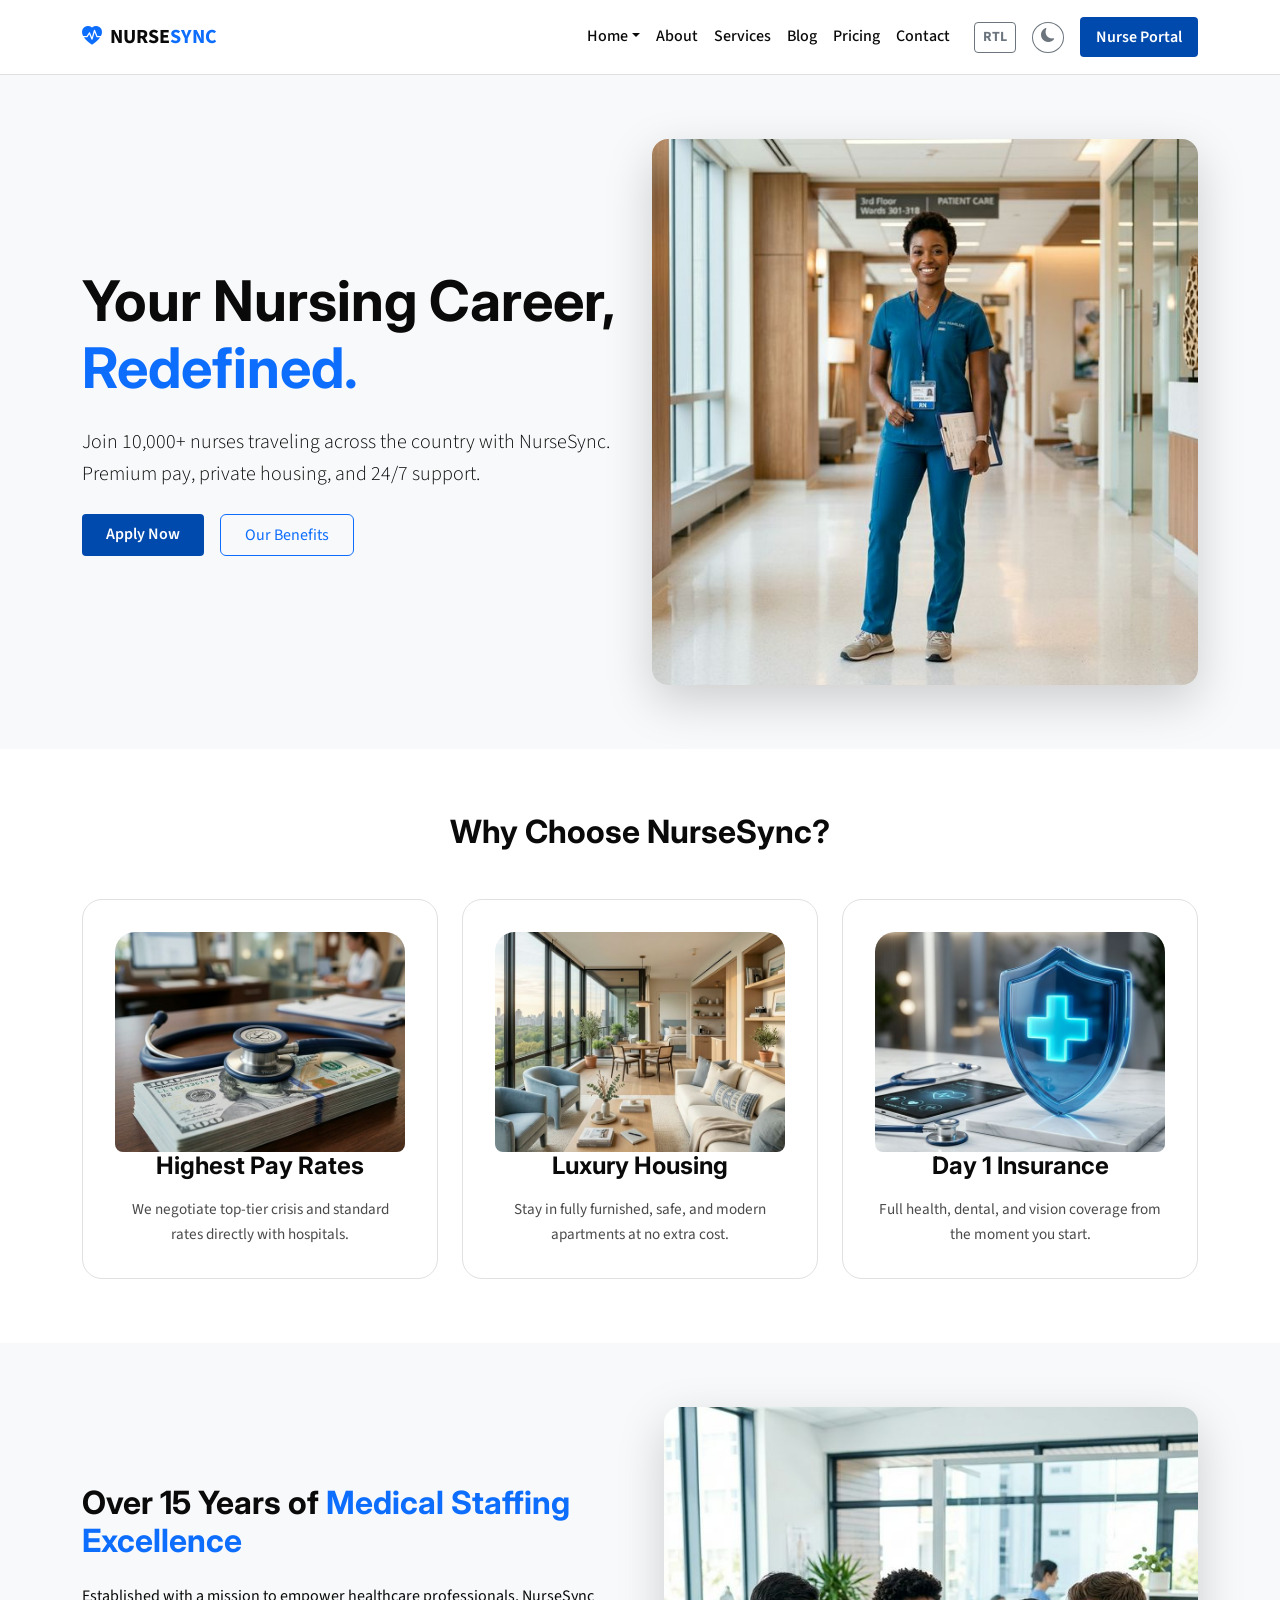
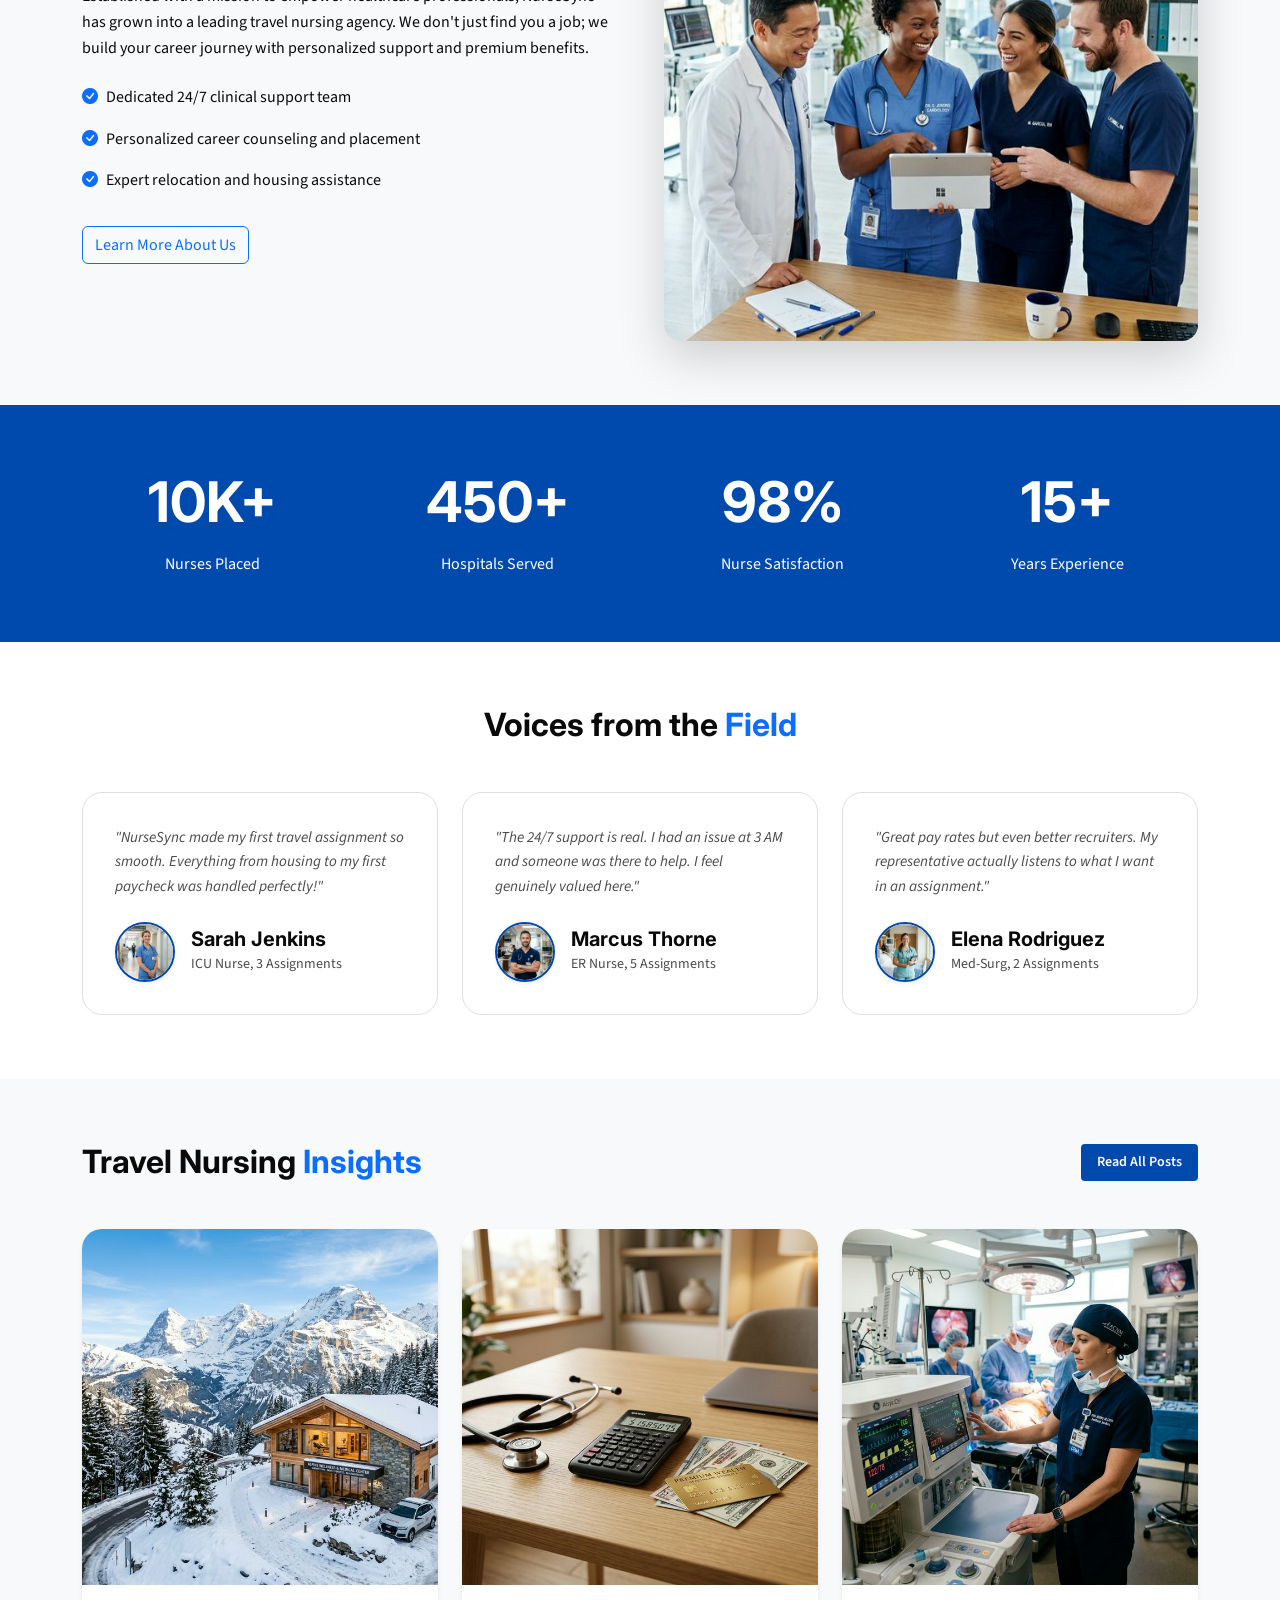
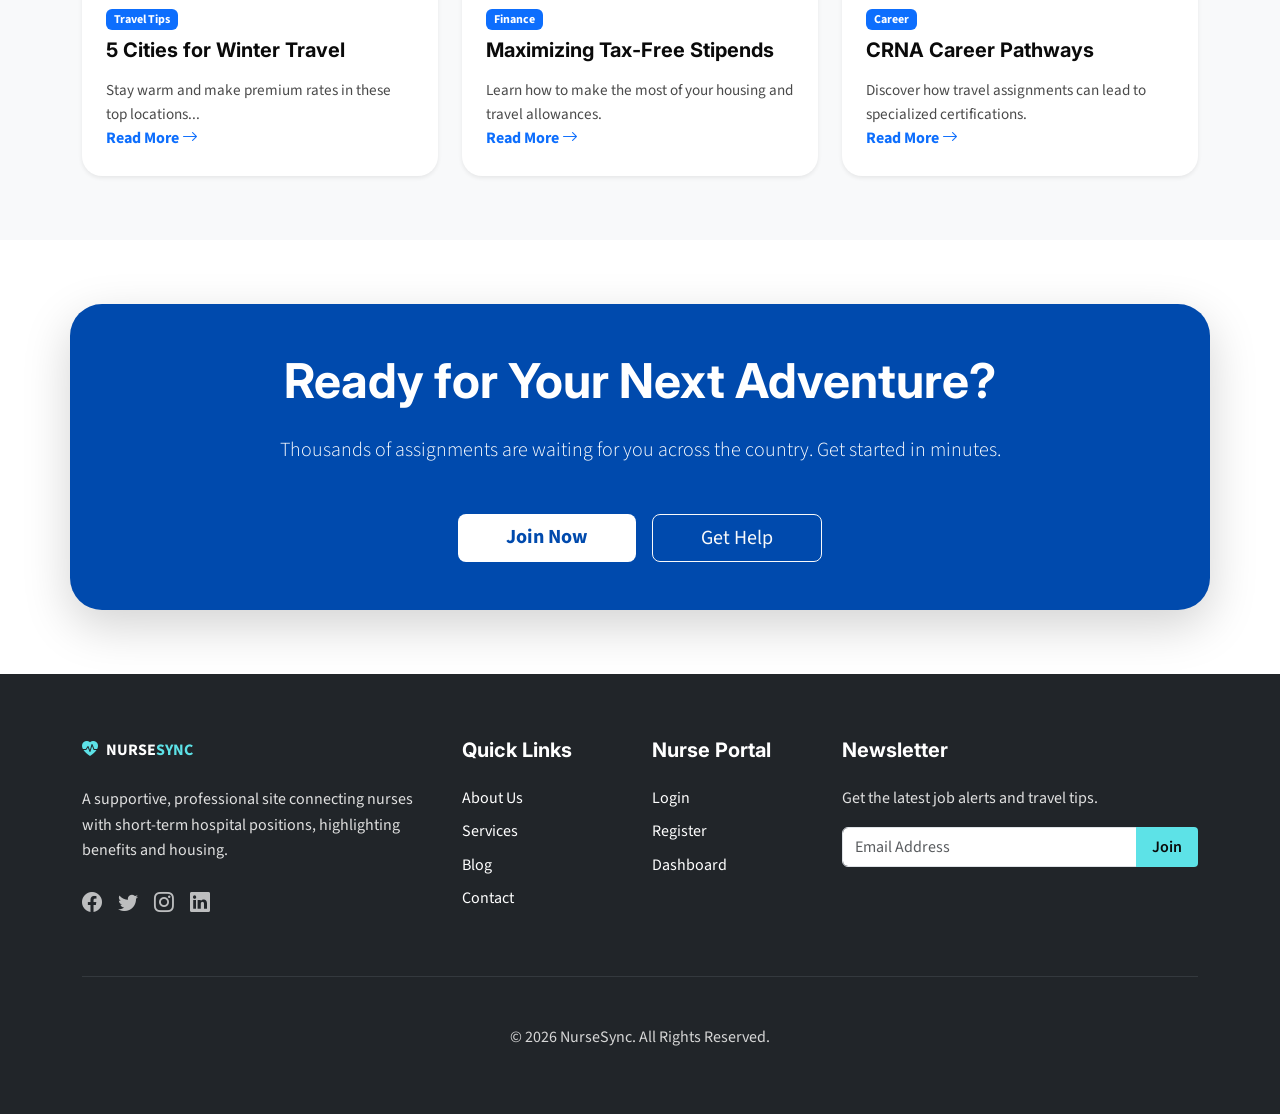
==== commit 2e5e7066: "Update blog images, fix card alignment, and update hero background with premium assets" ====
--- a/index.html
+++ b/index.html
@@ -109,7 +109,7 @@
                     </div>
                 </div>
                 <div class="col-lg-6 mt-5 mt-lg-0">
-                    <img src="https://images.unsplash.com/photo-1584820923565-584306493442?q=80&w=2070&auto=format&fit=crop" alt="Smiling Nurse" class="img-fluid rounded-4 shadow-lg">
+                    <img src="assets/images/hero_nurse.png" alt="Smiling Nurse" class="img-fluid rounded-4 shadow-lg">
                 </div>
             </div>
         </div>
@@ -167,7 +167,7 @@
                     <a href="about.html" class="btn btn-outline-primary mt-3">Learn More About Us</a>
                 </div>
                 <div class="col-lg-6 order-1 order-lg-2">
-                    <img src="https://images.unsplash.com/photo-1581056771107-24ca5f033842?q=80&w=2070&auto=format&fit=crop" alt="Clinical Team" class="img-fluid rounded-4 shadow-lg">
+                    <img src="assets/images/clinical_team.png" alt="Clinical Team" class="img-fluid rounded-4 shadow-lg">
                 </div>
             </div>
         </div>
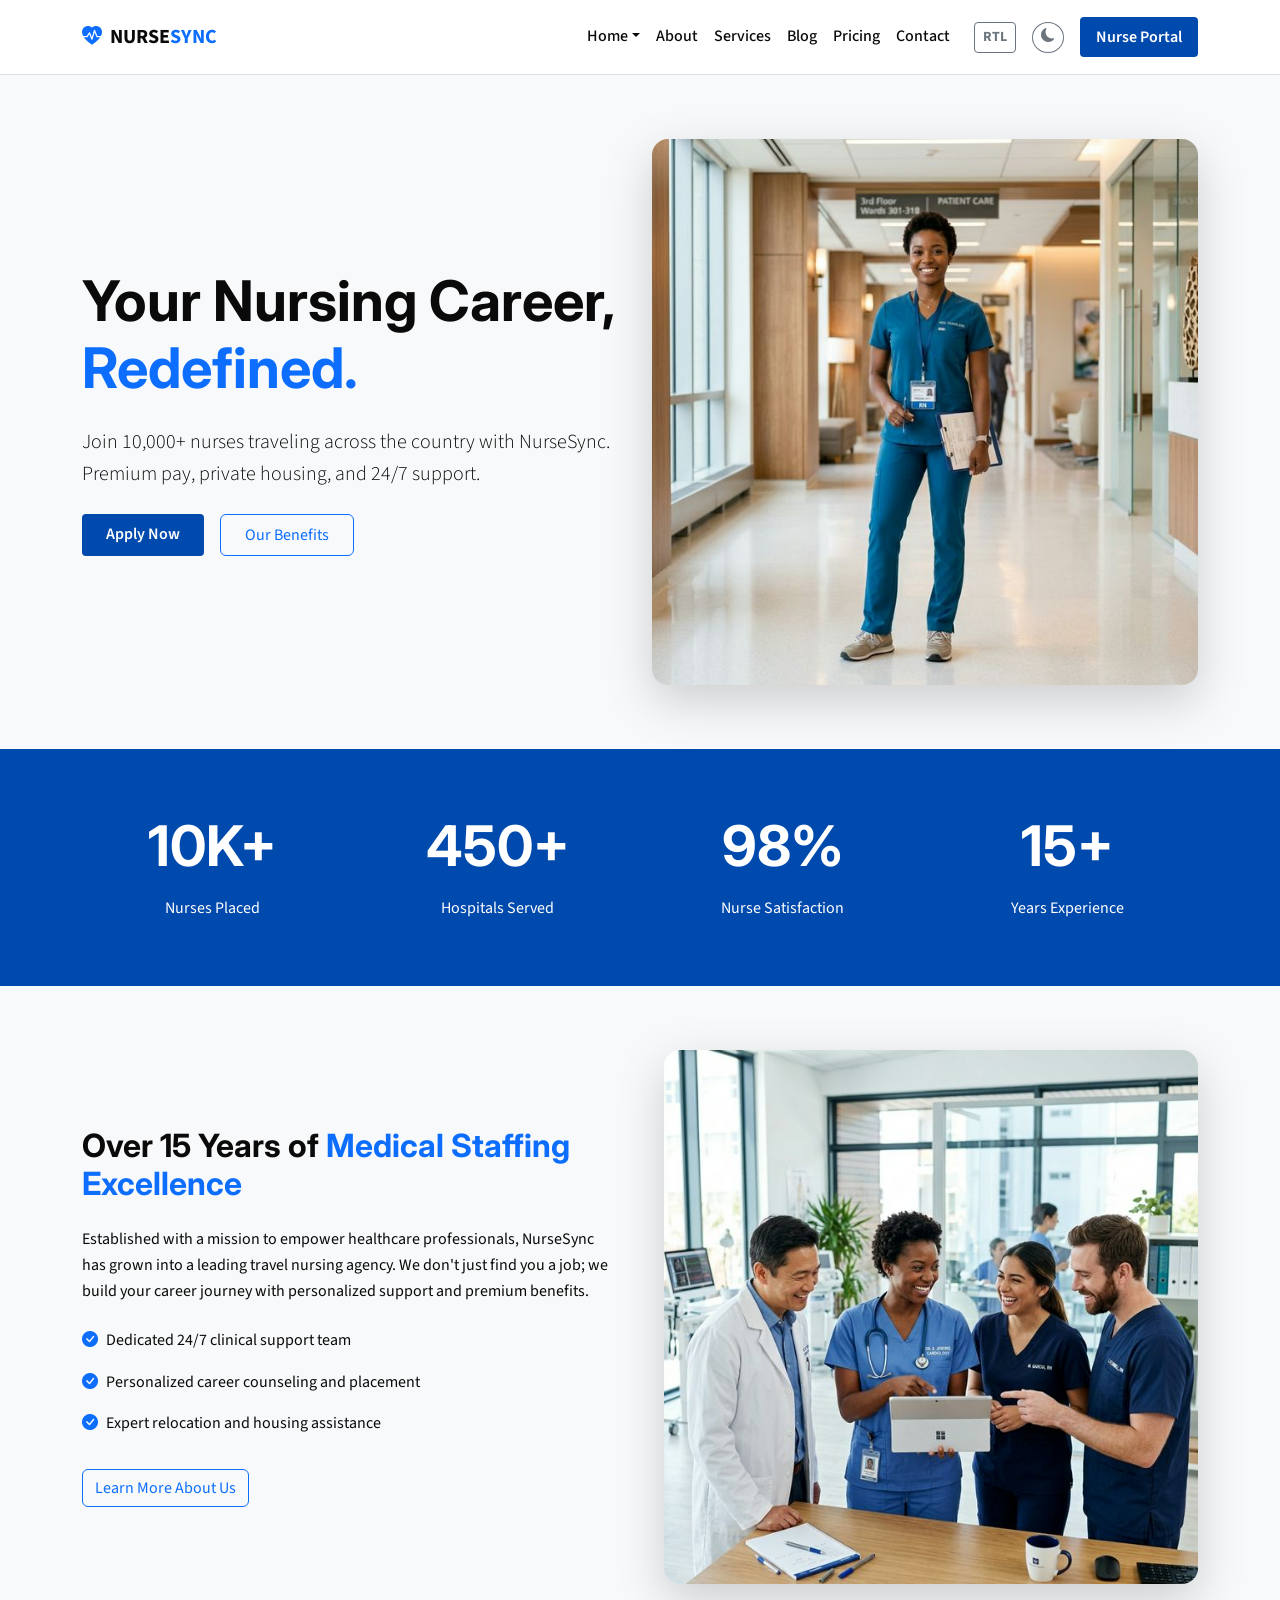
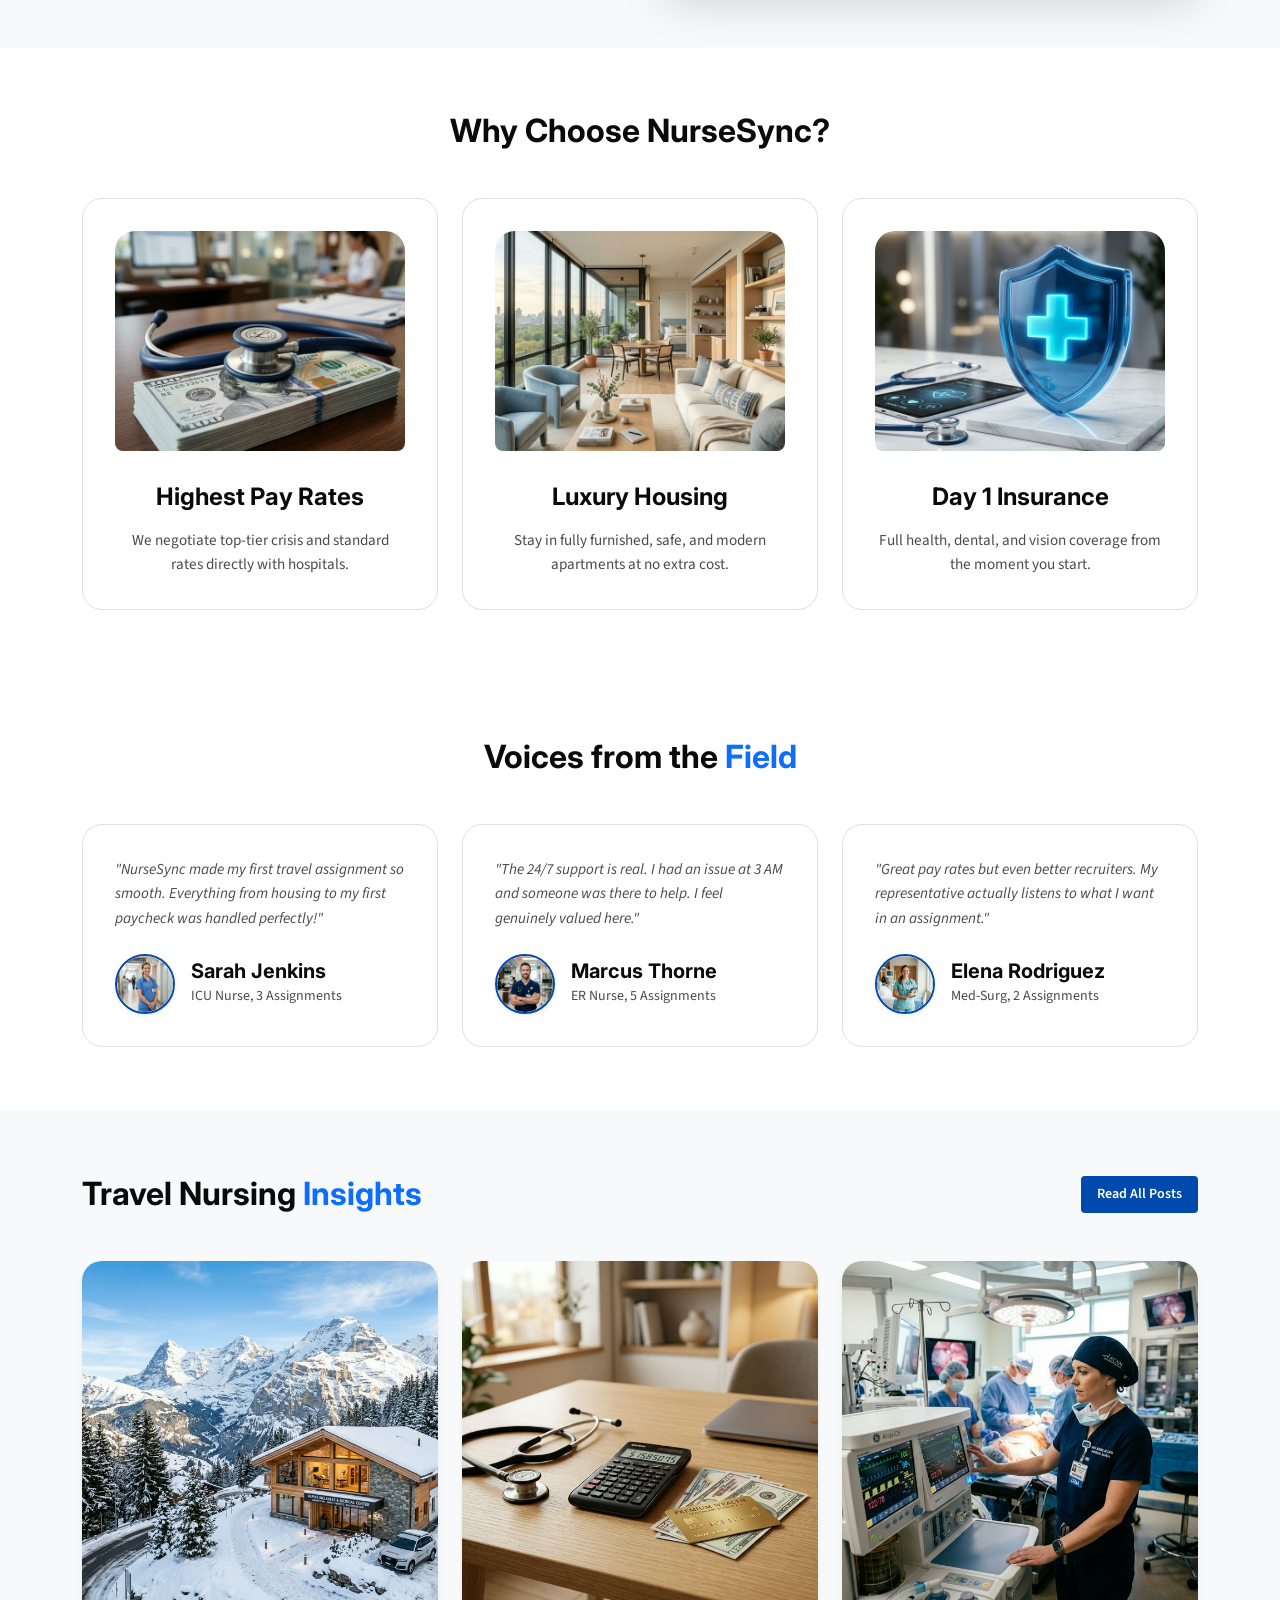
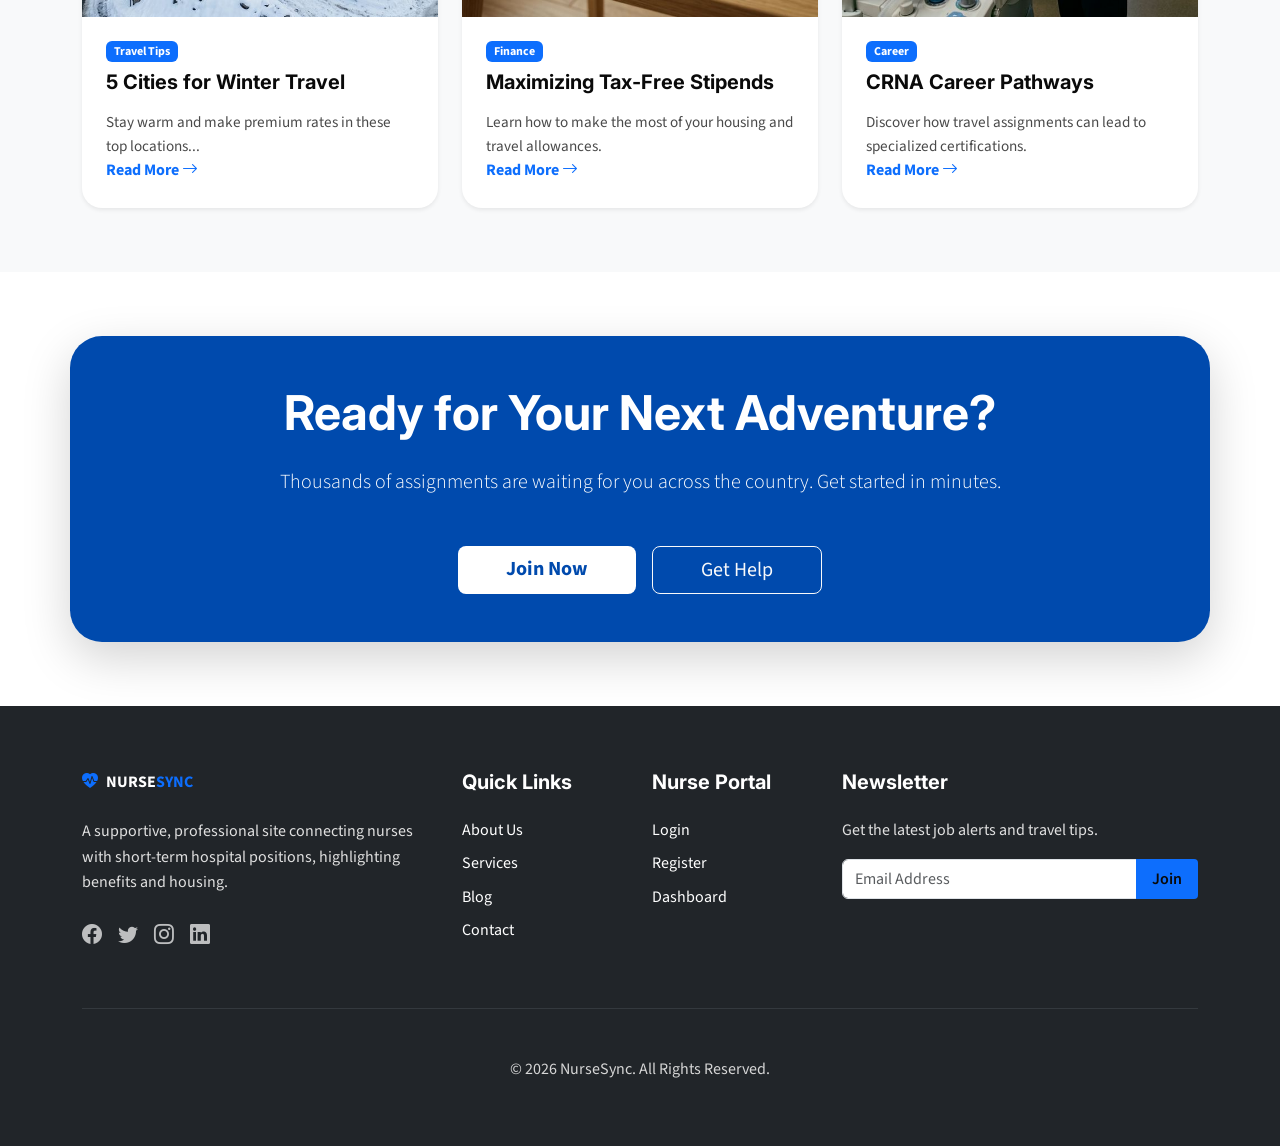
==== commit 9ade7e94: "Refresh homepage and pricing styles" ====
--- a/index.html
+++ b/index.html
@@ -7,7 +7,7 @@
     <meta name="description" content="Connect with premium short-term hospital positions. Travel Nursing Agency offers top pay, housing, and supportive healthcare careers.">
     
     <!-- Favicon -->
-    <link rel="icon" type="image/svg+xml" href="data:image/svg+xml,<svg xmlns='http://www.w3.org/2000/svg' viewBox='0 0 100 100'><text y='.9em' font-size='90'>🏥</text></svg>">
+    <link rel="icon" type="image/svg+xml" href="assets/images/favicon.svg">
     
     <!-- JSON-LD Structured Data -->
     <script type="application/ld+json">
@@ -115,40 +115,27 @@
         </div>
     </section>
 
-    <!-- Key Features -->
-    <section class="features-section section-padding">
-        <div class="container text-center">
-            <h2 class="mb-5">Why Choose NurseSync?</h2>
+    <!-- Stats Section -->
+    <section class="stats-section section-padding text-center bg-primary-custom text-white">
+        <div class="container">
             <div class="row g-4">
-                <div class="col-md-4">
-                    <div class="custom-card h-100">
-                        <div class="card-image-wrapper">
-                            <img src="assets/images/features/pay-rates.png" alt="Highest Pay Rates" class="img-fluid rounded-3 mb-4">
-                        </div>
-                        <h3>Highest Pay Rates</h3>
-                        <p>We negotiate top-tier crisis and standard rates directly with hospitals.</p>
-                    </div>
-                </div>
-                <div class="col-md-4">
-                    <div class="custom-card h-100">
-                        <div class="card-image-wrapper">
-                            <img src="assets/images/features/luxury-housing.png" alt="Luxury Housing" class="img-fluid rounded-3 mb-4">
-                        </div>
-                        <h3>Luxury Housing</h3>
-                        <p>Stay in fully furnished, safe, and modern apartments at no extra cost.</p>
-                    </div>
-                </div>
-                <div class="col-md-4">
-                    <div class="custom-card h-100">
-                        <div class="card-image-wrapper">
-                            <img src="assets/images/features/insurance.png" alt="Day 1 Insurance" class="img-fluid rounded-3 mb-4">
-                        </div>
-                        <h3>Day 1 Insurance</h3>
-                        <p>Full health, dental, and vision coverage from the moment you start.</p>
-                    </div>
-                </div>
-            </div>
-
+                <div class="col-md-3">
+                    <h2 class="display-4 fw-bold">10K+</h2>
+                    <p class="mb-0">Nurses Placed</p>
+                </div>
+                <div class="col-md-3">
+                    <h2 class="display-4 fw-bold">450+</h2>
+                    <p class="mb-0">Hospitals Served</p>
+                </div>
+                <div class="col-md-3">
+                    <h2 class="display-4 fw-bold">98%</h2>
+                    <p class="mb-0">Nurse Satisfaction</p>
+                </div>
+                <div class="col-md-3">
+                    <h2 class="display-4 fw-bold">15+</h2>
+                    <p class="mb-0">Years Experience</p>
+                </div>
+            </div>
         </div>
     </section>
 
@@ -173,27 +160,40 @@
         </div>
     </section>
 
-    <!-- Stats Section -->
-    <section class="stats-section section-padding text-center bg-primary-custom text-white">
-        <div class="container">
+    <!-- Key Features -->
+    <section class="features-section section-padding">
+        <div class="container text-center">
+            <h2 class="mb-5">Why Choose NurseSync?</h2>
             <div class="row g-4">
-                <div class="col-md-3">
-                    <h2 class="display-4 fw-bold">10K+</h2>
-                    <p class="mb-0">Nurses Placed</p>
-                </div>
-                <div class="col-md-3">
-                    <h2 class="display-4 fw-bold">450+</h2>
-                    <p class="mb-0">Hospitals Served</p>
-                </div>
-                <div class="col-md-3">
-                    <h2 class="display-4 fw-bold">98%</h2>
-                    <p class="mb-0">Nurse Satisfaction</p>
-                </div>
-                <div class="col-md-3">
-                    <h2 class="display-4 fw-bold">15+</h2>
-                    <p class="mb-0">Years Experience</p>
-                </div>
-            </div>
+                <div class="col-md-4">
+                    <div class="custom-card h-100 feature-card">
+                        <div class="card-image-wrapper">
+                            <img src="assets/images/features/pay-rates.png" alt="Highest Pay Rates" class="img-fluid rounded-3 mb-4">
+                        </div>
+                        <h3>Highest Pay Rates</h3>
+                        <p>We negotiate top-tier crisis and standard rates directly with hospitals.</p>
+                    </div>
+                </div>
+                <div class="col-md-4">
+                    <div class="custom-card h-100 feature-card">
+                        <div class="card-image-wrapper">
+                            <img src="assets/images/features/luxury-housing.png" alt="Luxury Housing" class="img-fluid rounded-3 mb-4">
+                        </div>
+                        <h3>Luxury Housing</h3>
+                        <p>Stay in fully furnished, safe, and modern apartments at no extra cost.</p>
+                    </div>
+                </div>
+                <div class="col-md-4">
+                    <div class="custom-card h-100 feature-card">
+                        <div class="card-image-wrapper">
+                            <img src="assets/images/features/insurance.png" alt="Day 1 Insurance" class="img-fluid rounded-3 mb-4">
+                        </div>
+                        <h3>Day 1 Insurance</h3>
+                        <p>Full health, dental, and vision coverage from the moment you start.</p>
+                    </div>
+                </div>
+            </div>
+
         </div>
     </section>
 
--- a/assets/css/style.css
+++ b/assets/css/style.css
@@ -4,7 +4,7 @@
 :root {
     /* Brand Colors */
     --primary: #004AAD;
-    --secondary: #5DE2E7;
+    --secondary: #0D6EFD;
     --accent: #FF914D;
     
     /* Light Mode Neutrals */
@@ -188,7 +188,7 @@
 }
 .footer .btn-primary-custom:hover {
     transform: scale(1.08);
-    box-shadow: 0 8px 25px rgba(0, 123, 255, 0.5);
+    box-shadow: 0 8px 25px rgba(13, 110, 253, 0.5);
 }
 
 /* Contact Page Extras */
@@ -284,7 +284,7 @@
     border: none;
 }
 .footer .btn-primary-custom:hover {
-    background-color: #4ed0d5;
+    background-color: #0B5ED7;
     color: #000000 !important;
 }
 
@@ -297,6 +297,65 @@
 
 .bg-alt {
     background-color: var(--bg-alt);
+}
+
+/* Pricing-specific sections */
+.comparison-section {
+    background-color: var(--bg-alt);
+}
+
+.contact-section {
+    background-color: #050505;
+    color: #FFFFFF;
+}
+
+.contact-section .text-muted {
+    color: rgba(255, 255, 255, 0.8) !important;
+}
+
+[data-theme="dark"] .comparison-section,
+[data-theme="dark"] .contact-section {
+    background-color: #010101;
+}
+
+@media (max-width: 575.98px) {
+    .custom-table-container.table-responsive {
+        border: none;
+    }
+    .custom-table-container table {
+        border: none;
+    }
+    .custom-table-container table thead {
+        display: none;
+    }
+    .custom-table-container table tbody,
+    .custom-table-container table tr {
+        display: block;
+        width: 100%;
+    }
+    .custom-table-container table tbody tr {
+        background: var(--card-bg);
+        border-radius: 16px;
+        box-shadow: var(--shadow-sm);
+        padding: var(--space-3);
+        margin-bottom: var(--space-3);
+    }
+    .custom-table-container table tbody tr td {
+        display: flex;
+        justify-content: space-between;
+        align-items: center;
+        padding: var(--space-2) 0;
+        border: none;
+        font-weight: 600;
+        border-bottom: 1px dashed var(--border-color);
+    }
+    .custom-table-container table tbody tr td:last-child {
+        border-bottom: none;
+    }
+    .custom-table-container table tbody tr td i {
+        font-size: 1.4rem;
+        margin-left: var(--space-2);
+    }
 }
 
 /* -------------------------------------------------------------------------- */
@@ -356,6 +415,16 @@
     height: 100%;
 }
 
+.pricing-highlight-card {
+    overflow: visible;
+}
+
+.pricing-highlight-card .badge {
+    top: -0.5rem;
+    transform: translate(-50%, 0);
+    box-shadow: 0 12px 25px rgba(0, 0, 0, 0.25);
+}
+
 /* Glassmorphism for Dark Mode */
 [data-theme="dark"] .custom-card {
     background: rgba(26, 26, 26, 0.7);
@@ -415,6 +484,10 @@
     color: var(--text-secondary);
     font-size: 0.95rem;
     margin-bottom: 0;
+}
+
+.feature-card .card-image-wrapper {
+    margin-bottom: var(--space-4);
 }
 
 /* Hover Effects */
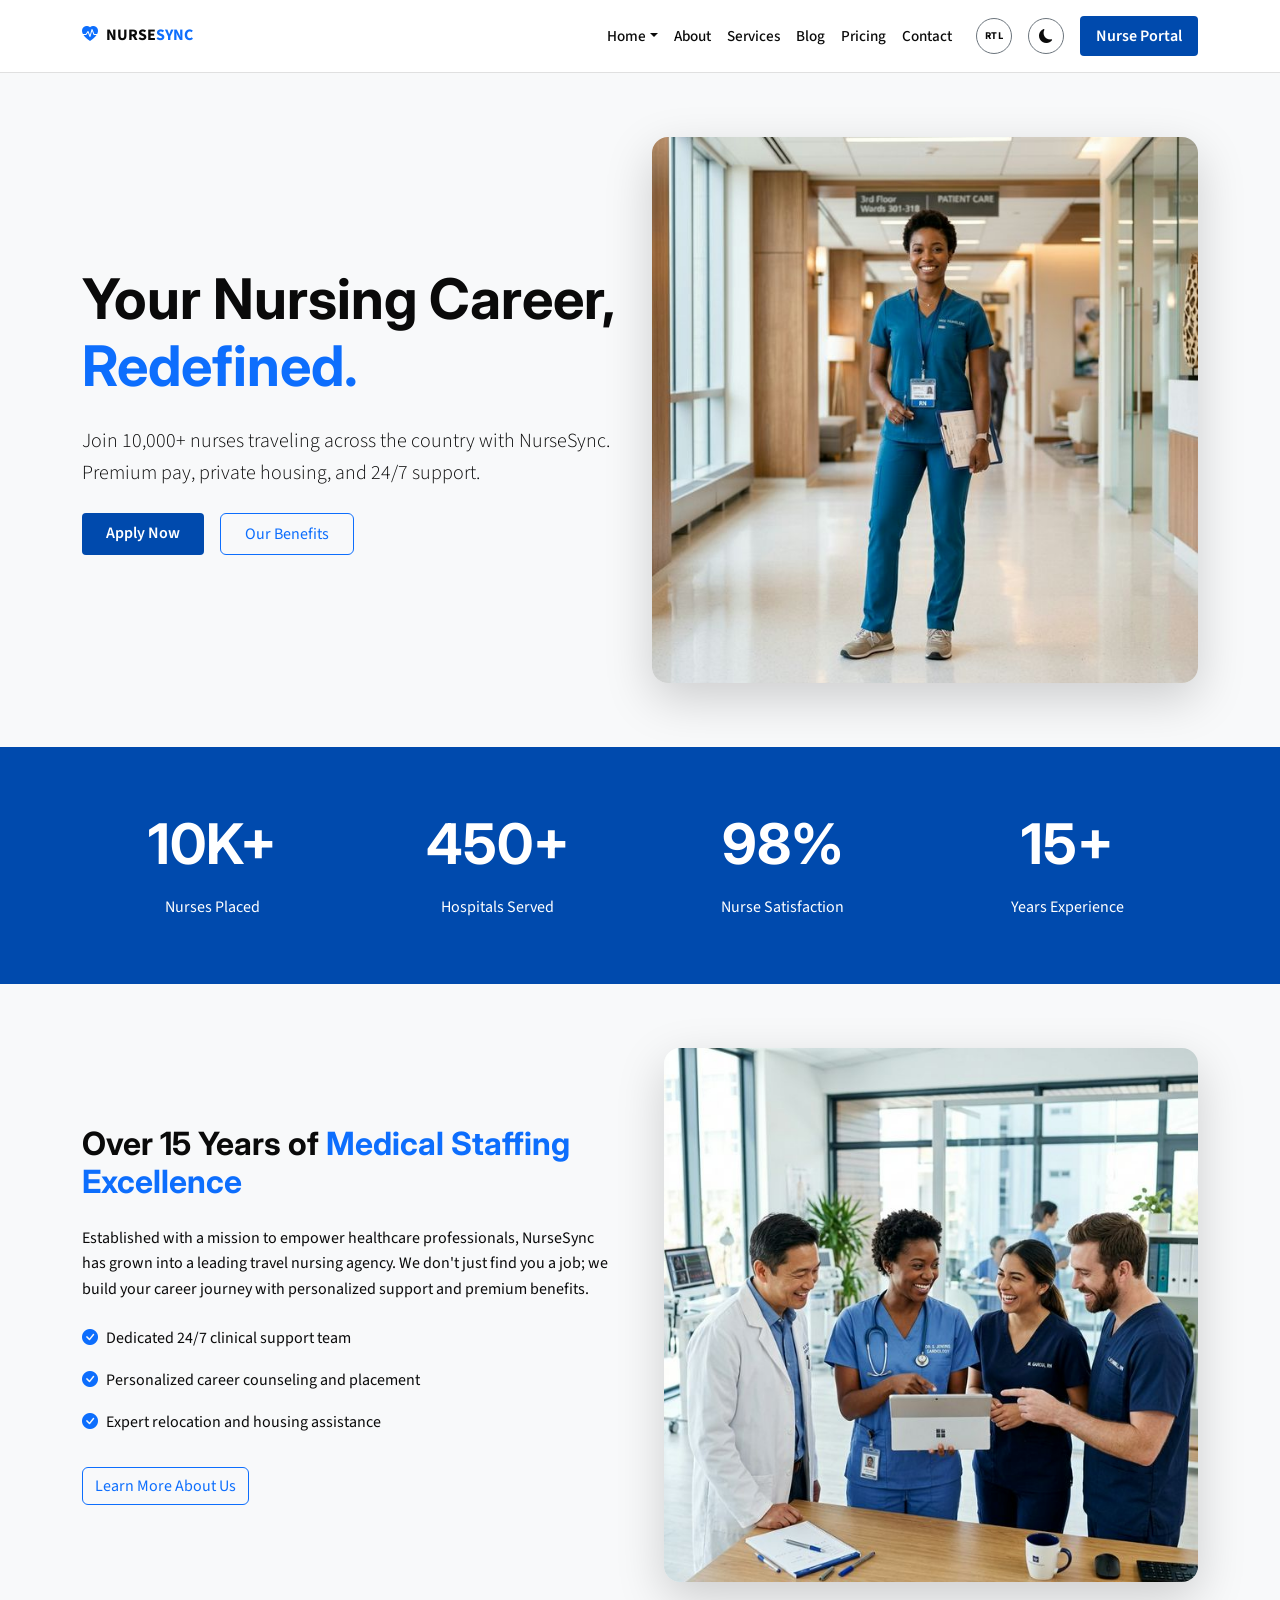
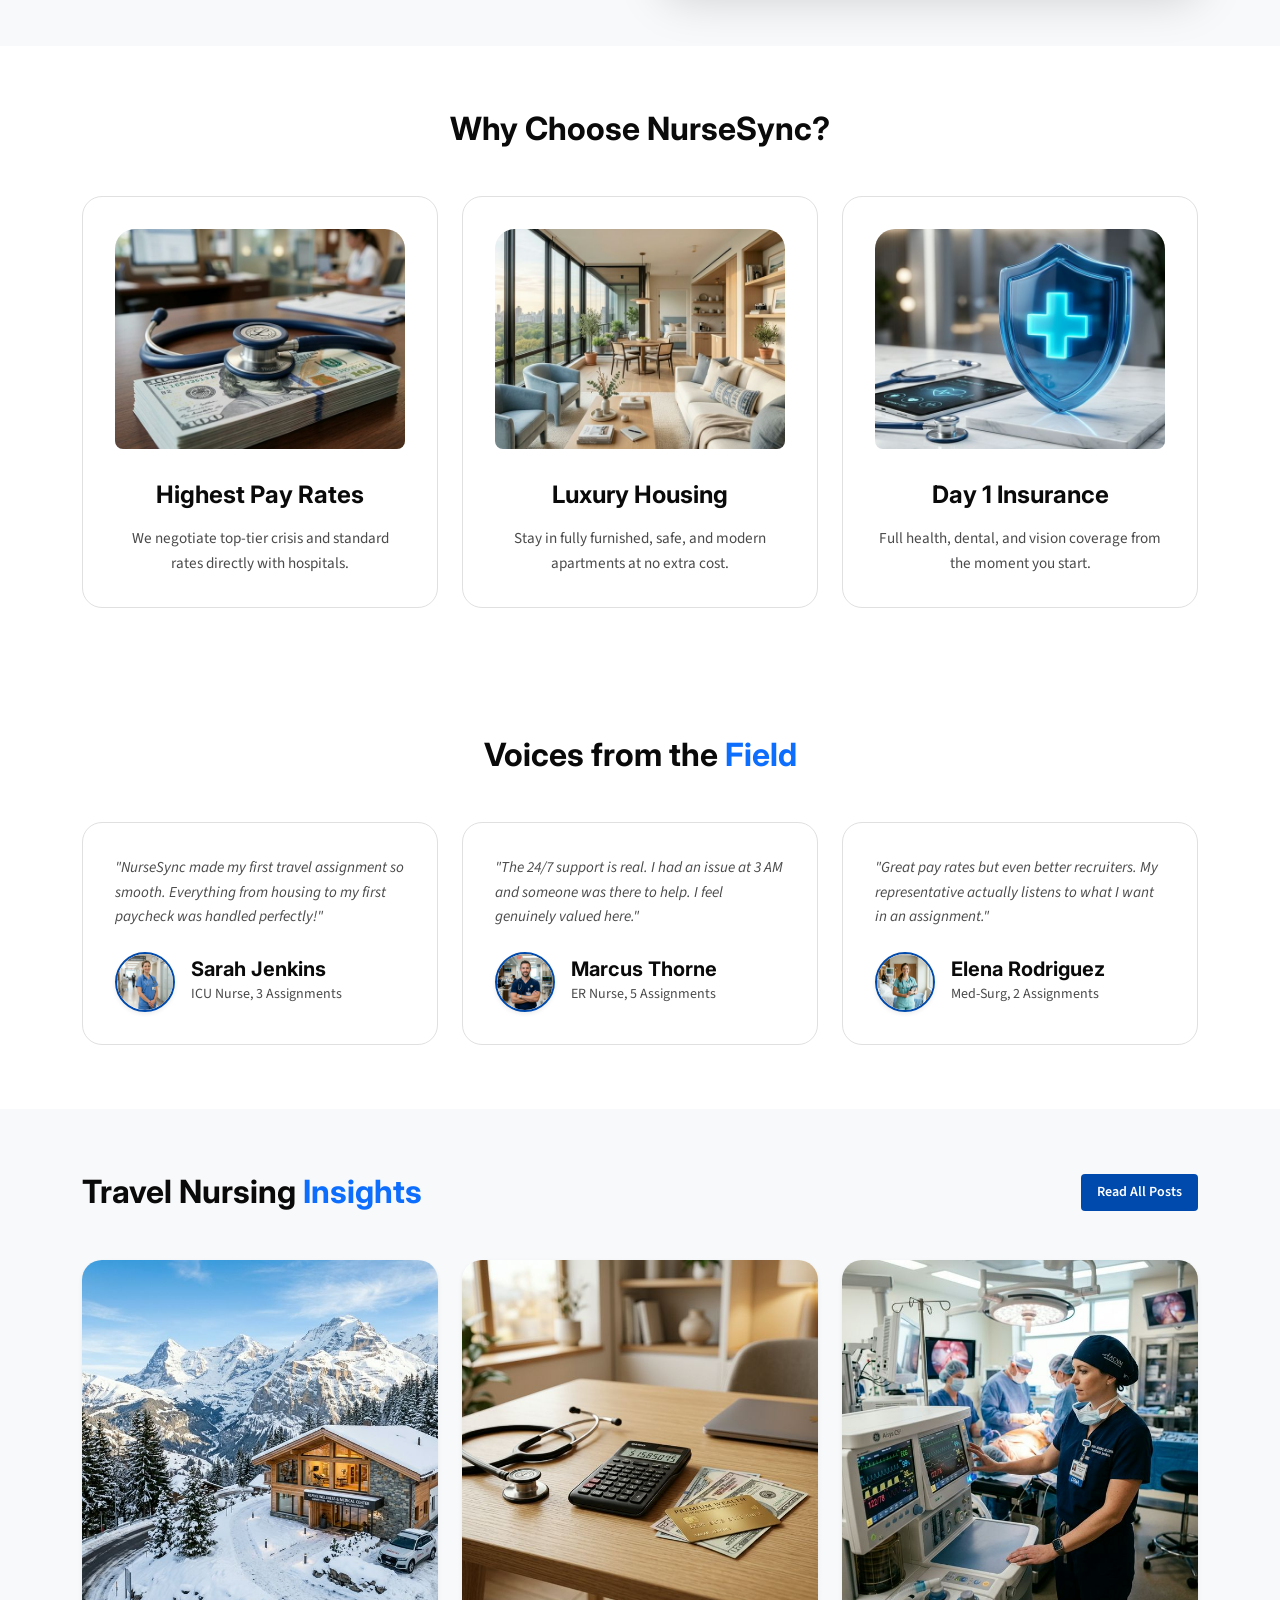
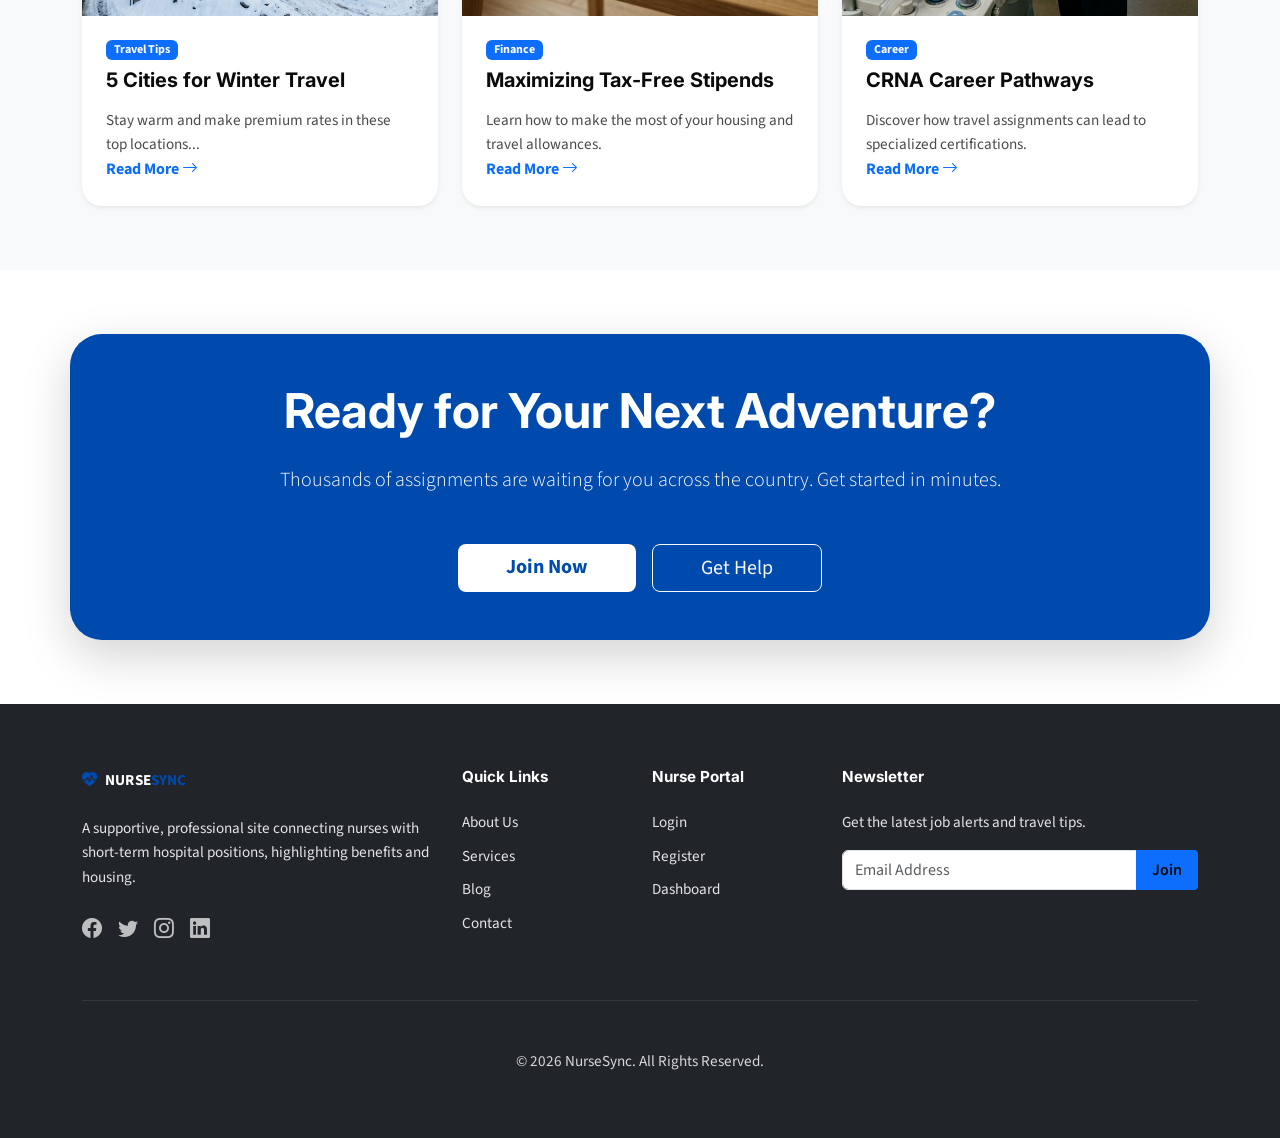
==== commit 786dde2f: "Refine auth layout and header footer styling" ====
--- a/index.html
+++ b/index.html
@@ -85,7 +85,7 @@
                         <li class="nav-item"><a class="nav-link" href="contact.html">Contact</a></li>
                     </ul>
                     <div class="d-flex align-items-center gap-3">
-                        <button id="rtl-toggle" class="btn btn-outline-secondary btn-sm fw-bold" aria-label="Toggle RTL">RTL</button>
+                        <button id="rtl-toggle" class="btn btn-outline-secondary btn-sm rounded-circle d-inline-flex align-items-center justify-content-center" aria-label="Toggle RTL">RTL</button>
                         <button id="theme-toggle" class="btn btn-outline-secondary btn-sm rounded-circle" aria-label="Toggle Theme">
                             <i class="bi bi-moon-fill"></i>
                         </button>
--- a/assets/css/style.css
+++ b/assets/css/style.css
@@ -175,6 +175,23 @@
     transition: var(--transition-base);
     opacity: 0.7;
 }
+.footer h5 {
+    color: #FFFFFF;
+    font-size: 0.95rem;
+    font-weight: 700;
+}
+.footer .list-unstyled a,
+.footer p,
+.footer .text-muted {
+    font-size: 0.95rem;
+    font-weight: 400;
+}
+.footer .list-unstyled a {
+    color: rgba(255, 255, 255, 0.88) !important;
+}
+.footer .list-unstyled a:hover {
+    color: #FFFFFF !important;
+}
 .footer a.fs-5:hover {
     opacity: 1 !important;
     color: var(--primary) !important;
@@ -182,7 +199,6 @@
     display: inline-block;
 }
 .footer .list-unstyled a:hover {
-    color: var(--primary) !important;
     padding-left: 8px;
     transition: var(--transition-base);
 }
@@ -263,18 +279,21 @@
 
 /* Ensure footer text is high contrast (Always on Dark) */
 .footer .text-muted {
-    color: #D6D6D6 !important;
+    color: rgba(255, 255, 255, 0.82) !important;
 }
 .footer p.text-muted {
-    color: #E0E0E0 !important;
+    color: rgba(255, 255, 255, 0.88) !important;
 }
 
 /* Ensure footer branding is high contrast (Always on Dark) */
 .footer .navbar-brand {
     color: #FFFFFF !important;
+    font-size: 0.95rem;
+    font-weight: 700;
+    letter-spacing: 0.01em;
 }
 .footer .navbar-brand .text-primary {
-    color: var(--secondary) !important;
+    color: var(--primary) !important;
 }
 
 /* Ensure footer button stands out on dark background */
@@ -311,6 +330,75 @@
 
 .contact-section .text-muted {
     color: rgba(255, 255, 255, 0.8) !important;
+}
+
+[class*="auth-"] {
+    box-sizing: border-box;
+}
+
+.auth-container {
+    min-height: 80vh;
+    display: flex;
+    align-items: center;
+    justify-content: center;
+    background: var(--bg-alt);
+    padding: var(--space-5) 0;
+}
+
+.auth-card {
+    width: 100%;
+    padding: var(--space-5);
+}
+
+.auth-form {
+    width: 100%;
+    align-self: stretch;
+}
+
+.auth-form > * {
+    width: 100%;
+}
+
+.auth-form .form-control,
+.auth-form .form-select,
+.auth-form .input-group,
+.auth-form .btn,
+.auth-form .d-grid {
+    width: 100%;
+    max-width: 100%;
+    min-width: 100%;
+    align-self: stretch;
+}
+
+.auth-form .form-control,
+.auth-form .form-select {
+    display: block;
+}
+
+.auth-form .input-group {
+    display: flex;
+}
+
+.auth-form .d-grid {
+    grid-template-columns: minmax(0, 1fr);
+}
+
+.auth-form .d-grid > .btn {
+    width: 100%;
+}
+
+.auth-form .btn {
+    display: flex;
+    align-items: center;
+    justify-content: center;
+    min-width: 0;
+}
+
+.auth-form .auth-action {
+    min-height: 56px;
+    padding-top: 0;
+    padding-bottom: 0;
+    line-height: 1.2;
 }
 
 [data-theme="dark"] .comparison-section,
@@ -538,10 +626,16 @@
     position: sticky;
     top: 0;
     z-index: 1020;
+    --bs-navbar-color: var(--text-primary);
+    --bs-navbar-hover-color: var(--primary);
+    --bs-navbar-active-color: var(--primary);
+    --bs-navbar-toggler-border-color: var(--border-color);
 }
 
 .navbar-brand {
     color: var(--text-primary) !important;
+    font-size: 1rem;
+    font-weight: 700;
 }
 
 [data-theme="dark"] .navbar-brand .text-primary {
@@ -551,11 +645,92 @@
 .nav-link {
     color: var(--text-primary) !important;
     font-weight: 500;
+    font-size: 0.95rem;
     transition: var(--transition-base);
 }
 
 .nav-link:hover, .nav-link.active {
     color: var(--primary) !important;
+}
+
+.offcanvas {
+    background-color: var(--bg-main);
+    color: var(--text-primary);
+    --bs-offcanvas-bg: var(--bg-main);
+    --bs-offcanvas-color: var(--text-primary);
+    --bs-offcanvas-border-color: var(--border-color);
+}
+
+.offcanvas .offcanvas-title {
+    color: var(--text-primary);
+    font-size: 1rem;
+    font-weight: 700;
+}
+
+.offcanvas .nav-link,
+.offcanvas .dropdown-item {
+    color: var(--text-primary) !important;
+}
+
+.offcanvas .btn,
+.offcanvas .btn-outline-secondary {
+    color: var(--text-primary);
+}
+
+.offcanvas .btn-primary-custom {
+    color: #FFFFFF !important;
+}
+
+.offcanvas .btn-primary-custom:hover {
+    color: #FFFFFF !important;
+}
+
+.offcanvas .nav-link:hover,
+.offcanvas .nav-link.active,
+.offcanvas .dropdown-item:hover,
+.offcanvas .dropdown-item:focus {
+    color: var(--primary) !important;
+    background-color: transparent;
+}
+
+.offcanvas .dropdown-menu {
+    background-color: var(--bg-main);
+    border-color: var(--border-color);
+}
+
+.offcanvas .btn-close {
+    filter: none;
+    opacity: 0.85;
+}
+
+[data-theme="dark"] .offcanvas {
+    box-shadow: -20px 0 40px rgba(0, 0, 0, 0.35);
+}
+
+[data-theme="dark"] .offcanvas .btn-close {
+    filter: invert(1) grayscale(100%);
+}
+
+[data-theme="dark"] .navbar-toggler-icon {
+    filter: invert(1) grayscale(100%);
+}
+
+.navbar-custom .navbar-toggler {
+    border-color: var(--border-color);
+}
+
+#rtl-toggle,
+#theme-toggle {
+    width: 2.25rem;
+    height: 2.25rem;
+    padding: 0;
+    line-height: 1;
+}
+
+#rtl-toggle {
+    font-size: 0.65rem;
+    font-weight: 700;
+    letter-spacing: 0.04em;
 }
 
 /* -------------------------------------------------------------------------- */
